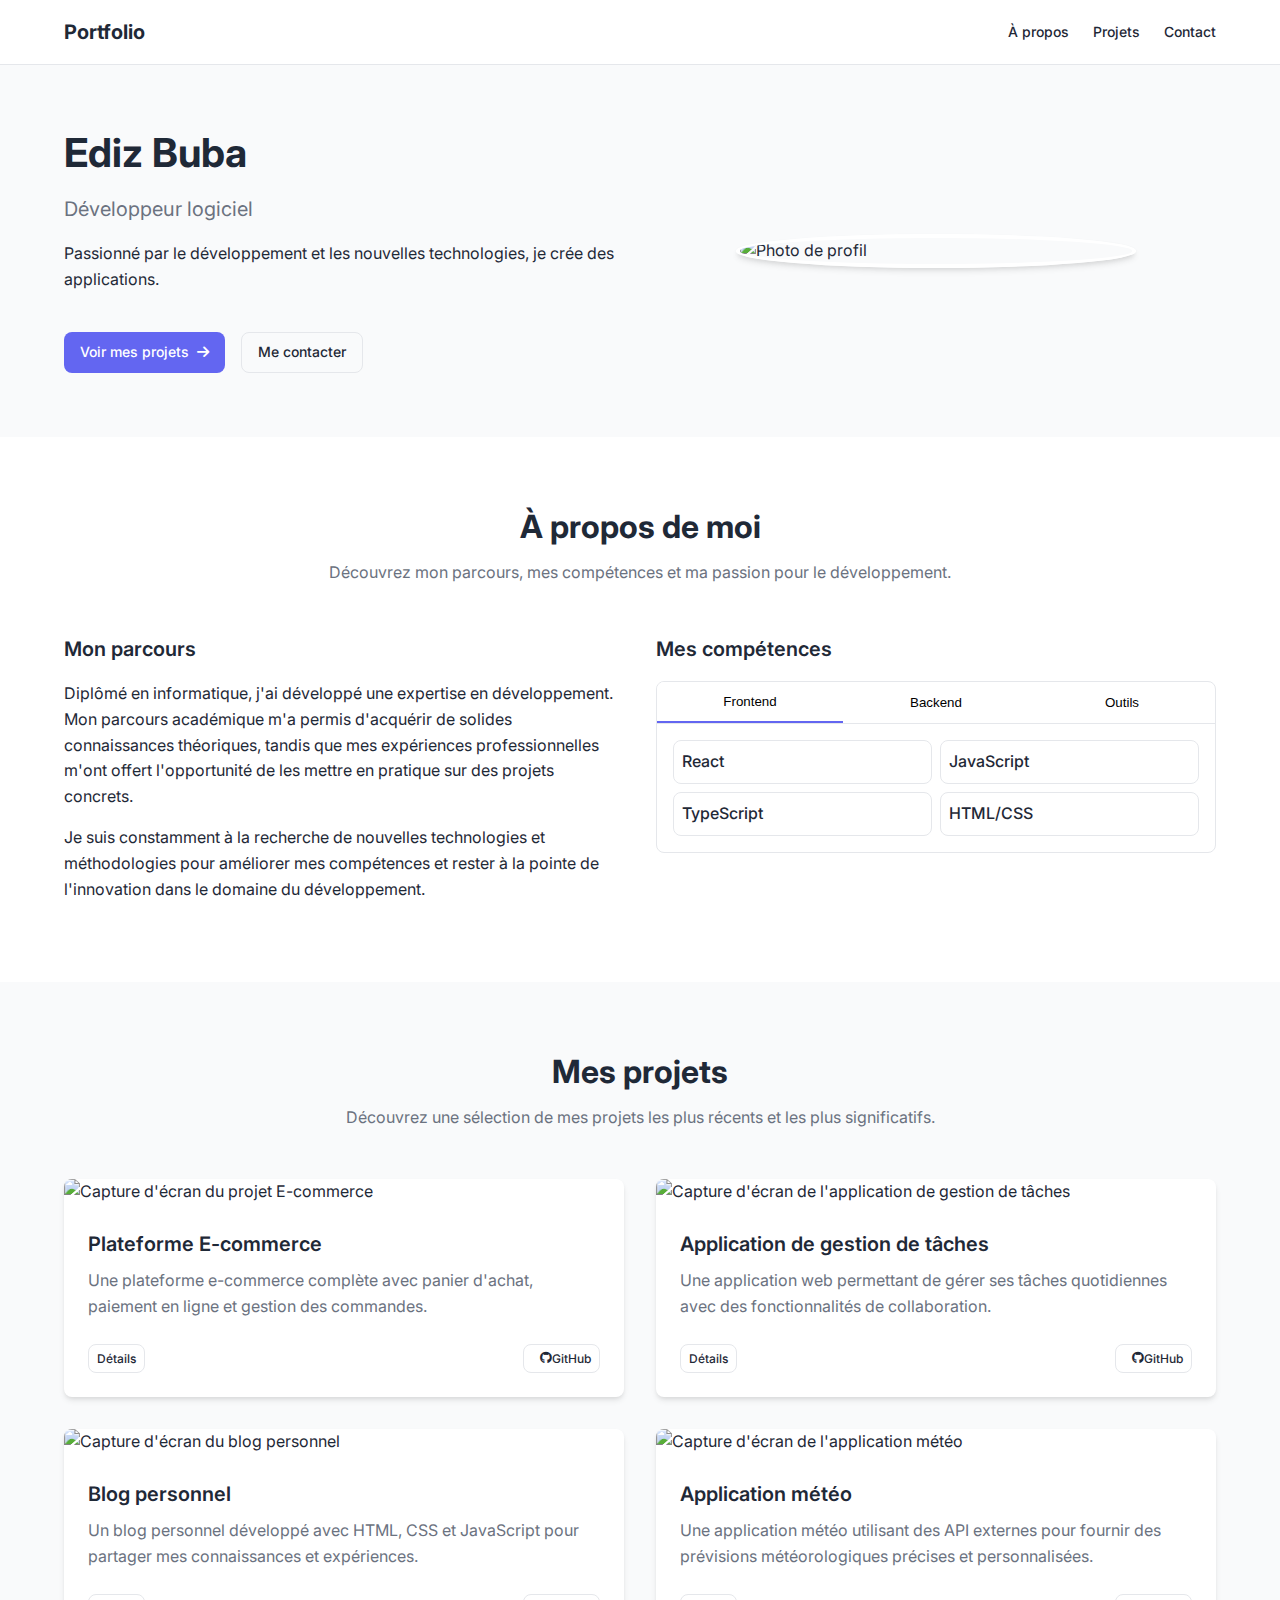
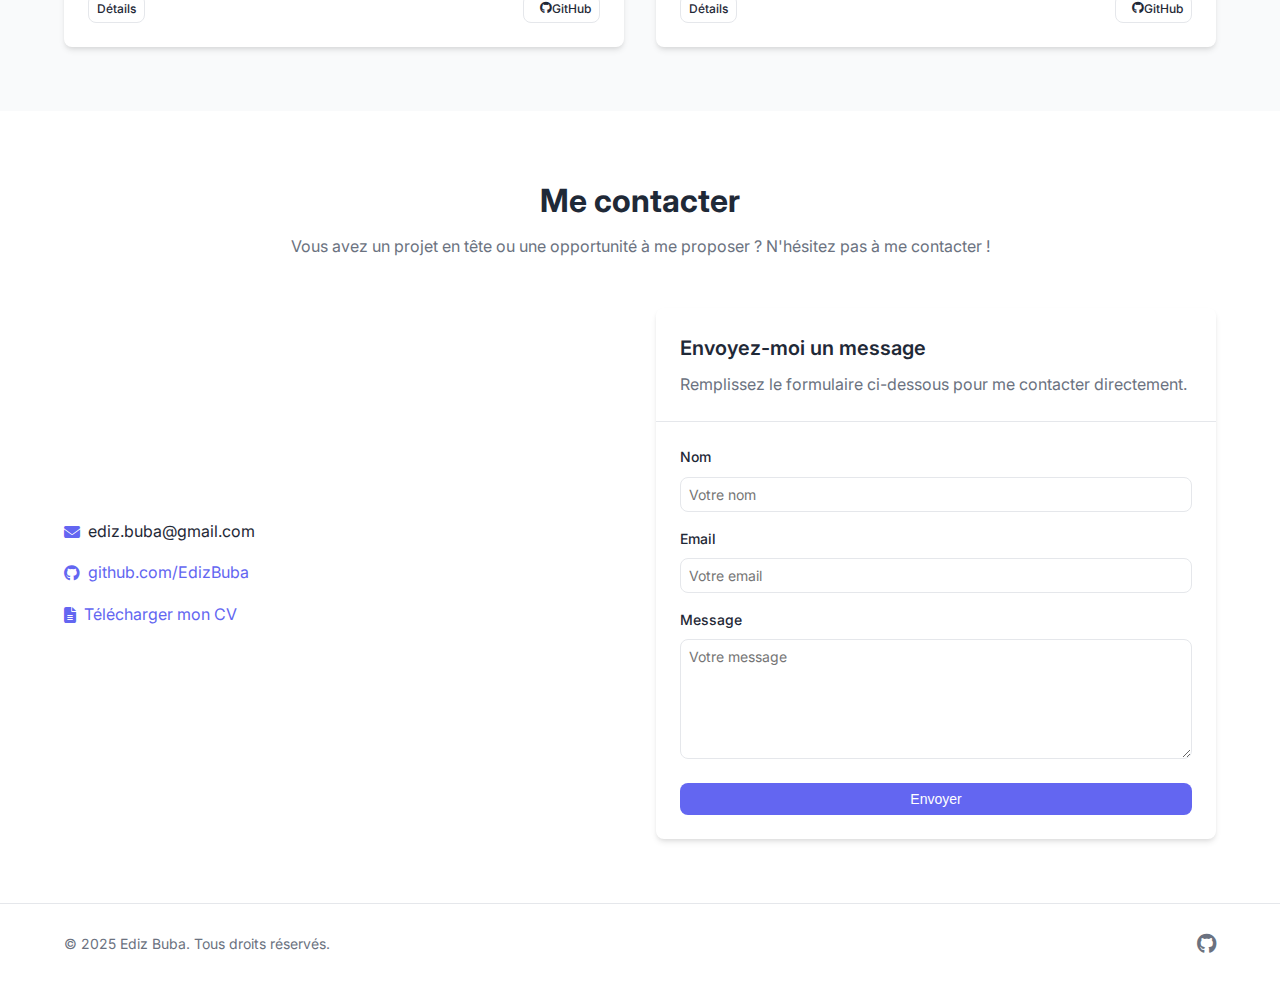
==== index.html @ 60f5bbb1 "form fonctionnel" ====
<!DOCTYPE html>
<html lang="fr">
<head>
  <meta charset="UTF-8">
  <meta name="viewport" content="width=device-width, initial-scale=1.0">
  <title>Portfolio - Ediz Buba</title>
  <link rel="stylesheet" href="css/style.css">
  <link rel="stylesheet" href="https://cdnjs.cloudflare.com/ajax/libs/font-awesome/6.4.0/css/all.min.css">
  <link href="https://fonts.googleapis.com/css2?family=Inter:wght@400;500;600;700&display=swap" rel="stylesheet">
</head>
<body>
  <header class="header">
    <div class="container">
      <a href="#" class="logo">Portfolio</a>
      <nav class="nav">
        <ul class="nav-list">
          <li><a href="#about" class="nav-link">À propos</a></li>
          <li><a href="#projects" class="nav-link">Projets</a></li>
          <li><a href="#contact" class="nav-link">Contact</a></li>
        </ul>
      </nav>
    </div>
  </header>

  <main>
    <section id="hero" class="hero">
      <div class="container">
        <div class="hero-content">
          <div class="hero-text">
            <h1 class="hero-title">Ediz Buba</h1>
            <p class="hero-subtitle">Développeur logiciel</p>
            <p class="hero-description">
              Passionné par le développement et les nouvelles technologies, je crée des applications.
            </p>
            <div class="hero-buttons">
              <a href="#projects" class="btn btn-primary">Voir mes projets <i class="fas fa-arrow-right"></i></a>
              <a href="#contact" class="btn btn-outline">Me contacter</a>
            </div>
          </div>
          <div class="hero-image">
            <img src="https://via.placeholder.com/400" alt="Photo de profil" class="profile-image">
          </div>
        </div>
      </div>
    </section>

    <section id="about" class="about section">
      <div class="container">
        <div class="section-header">
          <h2 class="section-title">À propos de moi</h2>
          <p class="section-subtitle">
            Découvrez mon parcours, mes compétences et ma passion pour le développement.
          </p>
        </div>
        <div class="about-content">
          <div class="about-text">
            <h3 class="about-subtitle">Mon parcours</h3>
            <p>
              Diplômé en informatique, j'ai développé une expertise en développement. Mon parcours académique m'a permis d'acquérir de solides connaissances théoriques, tandis que mes expériences professionnelles m'ont offert l'opportunité de les mettre en pratique sur des projets concrets.
            </p>
            <p>
              Je suis constamment à la recherche de nouvelles technologies et méthodologies pour améliorer mes compétences et rester à la pointe de l'innovation dans le domaine du développement.
            </p>
          </div>
          <div class="skills">
            <h3 class="about-subtitle">Mes compétences</h3>
            <div class="tabs">
              <div class="tabs-header">
                <button class="tab-btn active" data-tab="frontend">Frontend</button>
                <button class="tab-btn" data-tab="backend">Backend</button>
                <button class="tab-btn" data-tab="tools">Outils</button>
              </div>
              <div class="tabs-content">
                <div class="tab-pane active" id="frontend">
                  <div class="skills-grid">
                    <div class="skill-item">React</div>
                    <div class="skill-item">JavaScript</div>
                    <div class="skill-item">TypeScript</div>
                    <div class="skill-item">HTML/CSS</div>
                  </div>
                </div>
                <div class="tab-pane" id="backend">
                  <div class="skills-grid">
                    <div class="skill-item">Node.js</div>
                    <div class="skill-item">Express</div>
                    <div class="skill-item">MongoDB</div>
                    <div class="skill-item">PostgreSQL</div>
                  </div>
                </div>
                <div class="tab-pane" id="tools">
                  <div class="skills-grid">
                    <div class="skill-item">Git</div>
                    <div class="skill-item">Docker</div>
                    <div class="skill-item">Figma</div>
                    <div class="skill-item">VS Code</div>
                  </div>
                </div>
              </div>
            </div>
          </div>
        </div>
      </div>
    </section>

    <section id="projects" class="projects section section-alt">
      <div class="container">
        <div class="section-header">
          <h2 class="section-title">Mes projets</h2>
          <p class="section-subtitle">
            Découvrez une sélection de mes projets les plus récents et les plus significatifs.
          </p>
        </div>
        <div class="projects-grid">
          <div class="project-card">
            <div class="project-image">
              <img src="https://via.placeholder.com/600x400" alt="Capture d'écran du projet E-commerce">
            </div>
            <div class="project-content">
              <h3 class="project-title">Plateforme E-commerce</h3>
              <p class="project-description">
                Une plateforme e-commerce complète avec panier d'achat, paiement en ligne et gestion des commandes.
              </p>
              <div class="project-footer">
                <a href="projects/ecommerce.html" class="btn btn-sm btn-outline">Détails</a>
                <a href="https://github.com/username/ecommerce" target="_blank" rel="noopener noreferrer" class="btn btn-sm btn-outline">
                  <i class="fab fa-github"></i> GitHub
                </a>
              </div>
            </div>
          </div>

          <div class="project-card">
            <div class="project-image">
              <img src="https://via.placeholder.com/600x400" alt="Capture d'écran de l'application de gestion de tâches">
            </div>
            <div class="project-content">
              <h3 class="project-title">Application de gestion de tâches</h3>
              <p class="project-description">
                Une application web permettant de gérer ses tâches quotidiennes avec des fonctionnalités de collaboration.
              </p>
              <div class="project-footer">
                <a href="projects/task-manager.html" class="btn btn-sm btn-outline">Détails</a>
                <a href="https://github.com/username/task-manager" target="_blank" rel="noopener noreferrer" class="btn btn-sm btn-outline">
                  <i class="fab fa-github"></i> GitHub
                </a>
              </div>
            </div>
          </div>

          <div class="project-card">
            <div class="project-image">
              <img src="https://via.placeholder.com/600x400" alt="Capture d'écran du blog personnel">
            </div>
            <div class="project-content">
              <h3 class="project-title">Blog personnel</h3>
              <p class="project-description">
                Un blog personnel développé avec HTML, CSS et JavaScript pour partager mes connaissances et expériences.
              </p>
              <div class="project-footer">
                <a href="projects/blog.html" class="btn btn-sm btn-outline">Détails</a>
                <a href="https://github.com/username/blog" target="_blank" rel="noopener noreferrer" class="btn btn-sm btn-outline">
                  <i class="fab fa-github"></i> GitHub
                </a>
              </div>
            </div>
          </div>

          <div class="project-card">
            <div class="project-image">
              <img src="https://via.placeholder.com/600x400" alt="Capture d'écran de l'application météo">
            </div>
            <div class="project-content">
              <h3 class="project-title">Application météo</h3>
              <p class="project-description">
                Une application météo utilisant des API externes pour fournir des prévisions météorologiques précises et personnalisées.
              </p>
              <div class="project-footer">
                <a href="projects/weather-app.html" class="btn btn-sm btn-outline">Détails</a>
                <a href="https://github.com/username/weather-app" target="_blank" rel="noopener noreferrer" class="btn btn-sm btn-outline">
                  <i class="fab fa-github"></i> GitHub
                </a>
              </div>
            </div>
          </div>
        </div>
      </div>
    </section>

    <section id="contact" class="contact section">
      <div class="container">
        <div class="section-header">
          <h2 class="section-title">Me contacter</h2>
          <p class="section-subtitle">
            Vous avez un projet en tête ou une opportunité à me proposer ? N'hésitez pas à me contacter !
          </p>
        </div>
        <div class="contact-content">
          <div class="contact-info">
            <div class="contact-item">
              <i class="fas fa-envelope"></i>
              <span>ediz.buba@gmail.com</span>
            </div>
            <div class="contact-item">
              <i class="fab fa-github"></i>
              <a href="https://github.com/EdizBuba" target="_blank" rel="noopener noreferrer">github.com/EdizBuba</a>
            </div>
            <div class="contact-item">
              <i class="fas fa-file-alt"></i>
              <a href="#">Télécharger mon CV</a>
            </div>
          </div>
          <div class="contact-form-container">
            <div class="card">
              <div class="card-header">
                <h3 class="card-title">Envoyez-moi un message</h3>
                <p class="card-subtitle">
                  Remplissez le formulaire ci-dessous pour me contacter directement.
                </p>
              </div>
              <div class="card-body">
                <form class="contact-form" id="contact-form">
                  <div class="form-group">
                    <label for="name">Nom</label>
                    <input type="text" id="name" name="name" placeholder="Votre nom" required>
                  </div>
                  <div class="form-group">
                    <label for="email">Email</label>
                    <input type="email" id="email" name="email" placeholder="Votre email" required>
                  </div>
                  <div class="form-group">
                    <label for="message">Message</label>
                    <textarea id="message" name="message" placeholder="Votre message" required></textarea>
                  </div>
                  <button type="submit" class="btn btn-primary btn-block">Envoyer</button>
                </form>
                <div id="form-success" class="form-success hidden">
                  <i class="fas fa-check-circle"></i> Message envoyé avec succès !
                </div>                
              </div>
            </div>
          </div>
        </div>
      </div>
    </section>
  </main>

  <footer class="footer">
    <div class="container">
      <p class="copyright">© 2025 Ediz Buba. Tous droits réservés.</p>
      <div class="social-links">
        <a href="https://github.com/EdizBuba" target="_blank" rel="noopener noreferrer" class="social-link">
          <i class="fab fa-github"></i>
        </a>
      </div>
    </div>
  </footer>

  <script src="js/main.js"></script>
</body>
</html>
---- css/style.css ----
/* Base */
:root {
  --color-primary: #6366f1;
  --color-primary-hover: #4f46e5;
  --color-text: #1f2937;
  --color-text-muted: #6b7280;
  --color-background: #ffffff;
  --color-background-alt: #f9fafb;
  --color-border: #e5e7eb;
  --border-radius: 0.5rem;
  --transition: all 0.3s ease;
  --shadow: 0 4px 6px -1px rgba(0, 0, 0, 0.1), 0 2px 4px -1px rgba(0, 0, 0, 0.06);
}

* {
  margin: 0;
  padding: 0;
  box-sizing: border-box;
}

body {
  font-family: "Inter", sans-serif;
  color: var(--color-text);
  line-height: 1.6;
  background-color: var(--color-background);
}

img {
  max-width: 100%;
  height: auto;
}

a {
  color: var(--color-primary);
  text-decoration: none;
  transition: var(--transition);
}

a:hover {
  color: var(--color-primary-hover);
}

ul {
  list-style: none;
}

/* Container */
.container {
  width: 100%;
  max-width: 1200px;
  margin: 0 auto;
  padding: 0 1.5rem;
}

/* Header */
.header {
  position: sticky;
  top: 0;
  z-index: 100;
  background-color: var(--color-background);
  border-bottom: 1px solid var(--color-border);
  padding: 1rem 0;
}

.header .container {
  display: flex;
  align-items: center;
  justify-content: space-between;
}

.logo {
  font-weight: 700;
  font-size: 1.25rem;
  color: var(--color-text);
}

.nav-list {
  display: flex;
  gap: 1.5rem;
}

.nav-link {
  color: var(--color-text);
  font-size: 0.875rem;
  font-weight: 500;
}

.nav-link:hover {
  text-decoration: underline;
  text-underline-offset: 4px;
}

/* Buttons */
.btn {
  display: inline-flex;
  align-items: center;
  justify-content: center;
  padding: 0.5rem 1rem;
  font-size: 0.875rem;
  font-weight: 500;
  border-radius: var(--border-radius);
  transition: var(--transition);
  cursor: pointer;
  border: none;
}

.btn-primary {
  background-color: var(--color-primary);
  color: white;
}

.btn-primary:hover {
  background-color: var(--color-primary-hover);
  color: white;
}

.btn-outline {
  background-color: transparent;
  color: var(--color-text);
  border: 1px solid var(--color-border);
}

.btn-outline:hover {
  background-color: var(--color-background-alt);
}

.btn-sm {
  padding: 0.25rem 0.5rem;
  font-size: 0.75rem;
}

.btn-block {
  width: 100%;
}

.btn i {
  margin-left: 0.5rem;
}

/* Hero Section */
.hero {
  padding: 4rem 0;
  background-color: var(--color-background-alt);
}

.hero-content {
  display: grid;
  grid-template-columns: 1fr;
  gap: 2rem;
}

.hero-text {
  display: flex;
  flex-direction: column;
  gap: 1rem;
}

.hero-title {
  font-size: 2.5rem;
  font-weight: 700;
  line-height: 1.2;
}

.hero-subtitle {
  font-size: 1.25rem;
  color: var(--color-text-muted);
}

.hero-description {
  margin-bottom: 1.5rem;
  max-width: 600px;
}

.hero-buttons {
  display: flex;
  gap: 1rem;
  flex-wrap: wrap;
}

.hero-image {
  display: flex;
  justify-content: center;
  align-items: center;
}

.profile-image {
  width: 100%;
  max-width: 400px;
  height: auto;
  border-radius: 50%;
  border: 4px solid var(--color-background);
  box-shadow: var(--shadow);
}

/* Sections */
.section {
  padding: 4rem 0;
}

.section-alt {
  background-color: var(--color-background-alt);
}

.section-header {
  text-align: center;
  margin-bottom: 3rem;
}

.section-title {
  font-size: 2rem;
  font-weight: 700;
  margin-bottom: 0.5rem;
}

.section-subtitle {
  color: var(--color-text-muted);
  max-width: 700px;
  margin: 0 auto;
}

/* About Section */
.about-content {
  display: grid;
  grid-template-columns: 1fr;
  gap: 2rem;
}

.about-subtitle {
  font-size: 1.25rem;
  font-weight: 600;
  margin-bottom: 1rem;
}

.about-text p {
  margin-bottom: 1rem;
}

/* Tabs */
.tabs {
  border: 1px solid var(--color-border);
  border-radius: var(--border-radius);
  overflow: hidden;
}

.tabs-header {
  display: grid;
  grid-template-columns: repeat(3, 1fr);
  border-bottom: 1px solid var(--color-border);
}

.tab-btn {
  padding: 0.75rem;
  background: none;
  border: none;
  cursor: pointer;
  font-weight: 500;
  transition: var(--transition);
}

.tab-btn.active {
  background-color: var(--color-background);
  border-bottom: 2px solid var(--color-primary);
}

.tab-pane {
  display: none;
  padding: 1rem;
}

.tab-pane.active {
  display: block;
}

.skills-grid {
  display: grid;
  grid-template-columns: repeat(2, 1fr);
  gap: 0.5rem;
}

.skill-item {
  padding: 0.5rem;
  border: 1px solid var(--color-border);
  border-radius: var(--border-radius);
  font-weight: 500;
}

/* Projects Section */
.projects-grid {
  display: grid;
  grid-template-columns: 1fr;
  gap: 2rem;
}

.project-card {
  background-color: var(--color-background);
  border-radius: var(--border-radius);
  overflow: hidden;
  box-shadow: var(--shadow);
  transition: var(--transition);
}

.project-card:hover {
  transform: translateY(-5px);
  box-shadow: 0 10px 15px -3px rgba(0, 0, 0, 0.1), 0 4px 6px -2px rgba(0, 0, 0, 0.05);
}

.project-image img {
  width: 100%;
  height: 200px;
  object-fit: cover;
}

.project-content {
  padding: 1.5rem;
}

.project-title {
  font-size: 1.25rem;
  font-weight: 600;
  margin-bottom: 0.5rem;
}

.project-description {
  color: var(--color-text-muted);
  margin-bottom: 1.5rem;
  display: -webkit-box;
  -webkit-line-clamp: 3;
  -webkit-box-orient: vertical;
  overflow: hidden;
}

.project-footer {
  display: flex;
  justify-content: space-between;
}

/* Contact Section */
.contact-content {
  display: grid;
  grid-template-columns: 1fr;
  gap: 2rem;
}

.contact-info {
  display: flex;
  flex-direction: column;
  gap: 1rem;
  justify-content: center;
}

.contact-item {
  display: flex;
  align-items: center;
  gap: 0.5rem;
}

.contact-item i {
  color: var(--color-primary);
}

/* Card */
.card {
  background-color: var(--color-background);
  border-radius: var(--border-radius);
  box-shadow: var(--shadow);
  overflow: hidden;
}

.card-header {
  padding: 1.5rem;
  border-bottom: 1px solid var(--color-border);
}

.card-title {
  font-size: 1.25rem;
  font-weight: 600;
  margin-bottom: 0.5rem;
}

.card-subtitle {
  color: var(--color-text-muted);
}

.card-body {
  padding: 1.5rem;
}

/* Form */
.form-group {
  margin-bottom: 1rem;
}

.form-group label {
  display: block;
  margin-bottom: 0.5rem;
  font-size: 0.875rem;
  font-weight: 500;
}

.form-group input,
.form-group textarea {
  width: 100%;
  padding: 0.5rem;
  border: 1px solid var(--color-border);
  border-radius: var(--border-radius);
  font-family: inherit;
  font-size: 0.875rem;
}

.form-group textarea {
  min-height: 120px;
  resize: vertical;
}

.form-success {
  position: fixed;
  top: 20px;
  left: 50%;
  transform: translateX(-50%);
  background-color: #38a169;
  color: white;
  padding: 12px 24px;
  border-radius: 8px;
  box-shadow: 0 4px 10px rgba(0, 0, 0, 0.1);
  font-weight: 500;
  display: flex;
  align-items: center;
  gap: 10px;
  z-index: 9999;
  opacity: 0;
  pointer-events: none;
  transition: opacity 0.3s ease, transform 0.3s ease;
}

.form-success.show {
  opacity: 1;
  pointer-events: auto;
  transform: translateX(-50%) translateY(0);
}

.hidden {
  display: none;
}

/* Footer */
.footer {
  background-color: var(--color-background);
  border-top: 1px solid var(--color-border);
  padding: 1.5rem 0;
}

.footer .container {
  display: flex;
  justify-content: space-between;
  align-items: center;
}

.copyright {
  font-size: 0.875rem;
  color: var(--color-text-muted);
}

.social-links {
  display: flex;
  gap: 1rem;
}

.social-link {
  font-size: 1.25rem;
  color: var(--color-text-muted);
}

.social-link:hover {
  color: var(--color-primary);
}

/* Responsive */
@media (min-width: 768px) {
  .hero-content {
    grid-template-columns: 1fr 1fr;
    align-items: center;
  }

  .about-content {
    grid-template-columns: 1fr 1fr;
  }

  .projects-grid {
    grid-template-columns: repeat(2, 1fr);
  }

  .contact-content {
    grid-template-columns: 1fr 1fr;
  }
}

@media (min-width: 1024px) {
  .projects-grid {
    grid-template-columns: repeat(2, 1fr);
  }
}
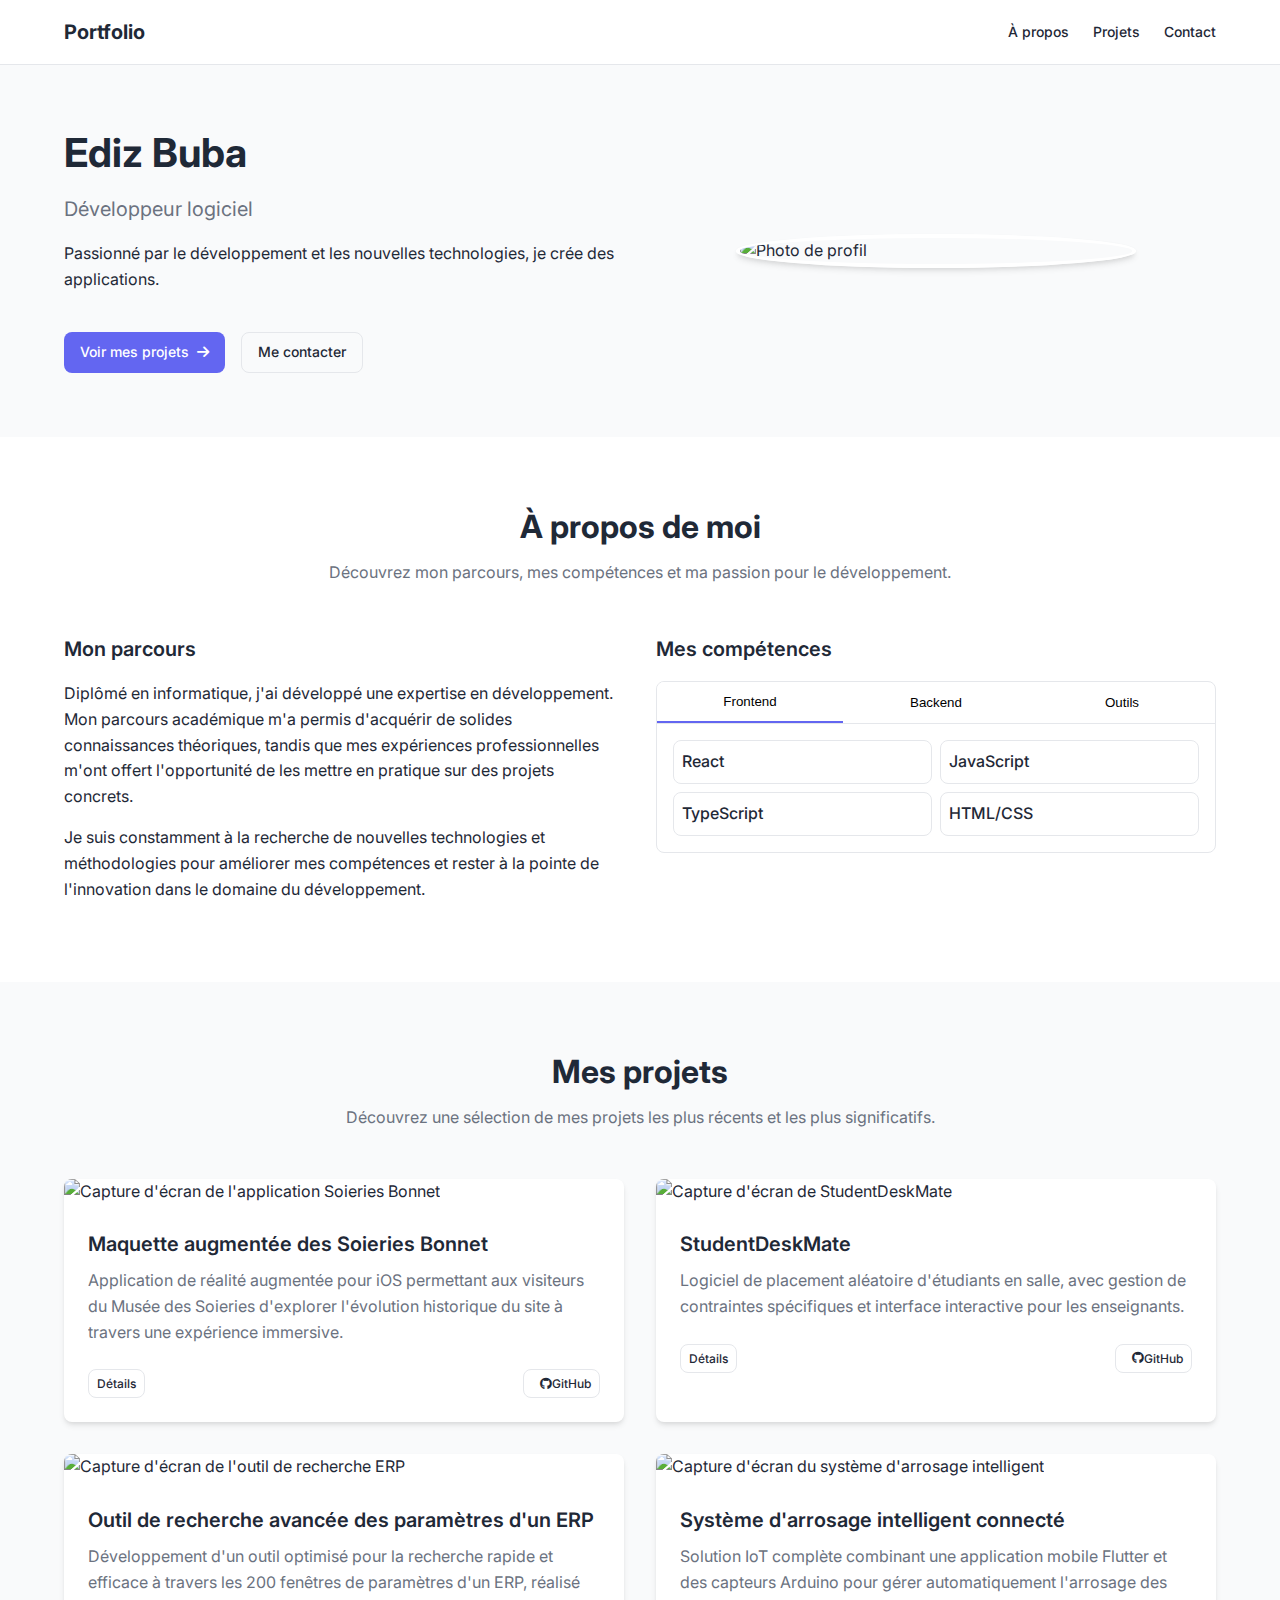
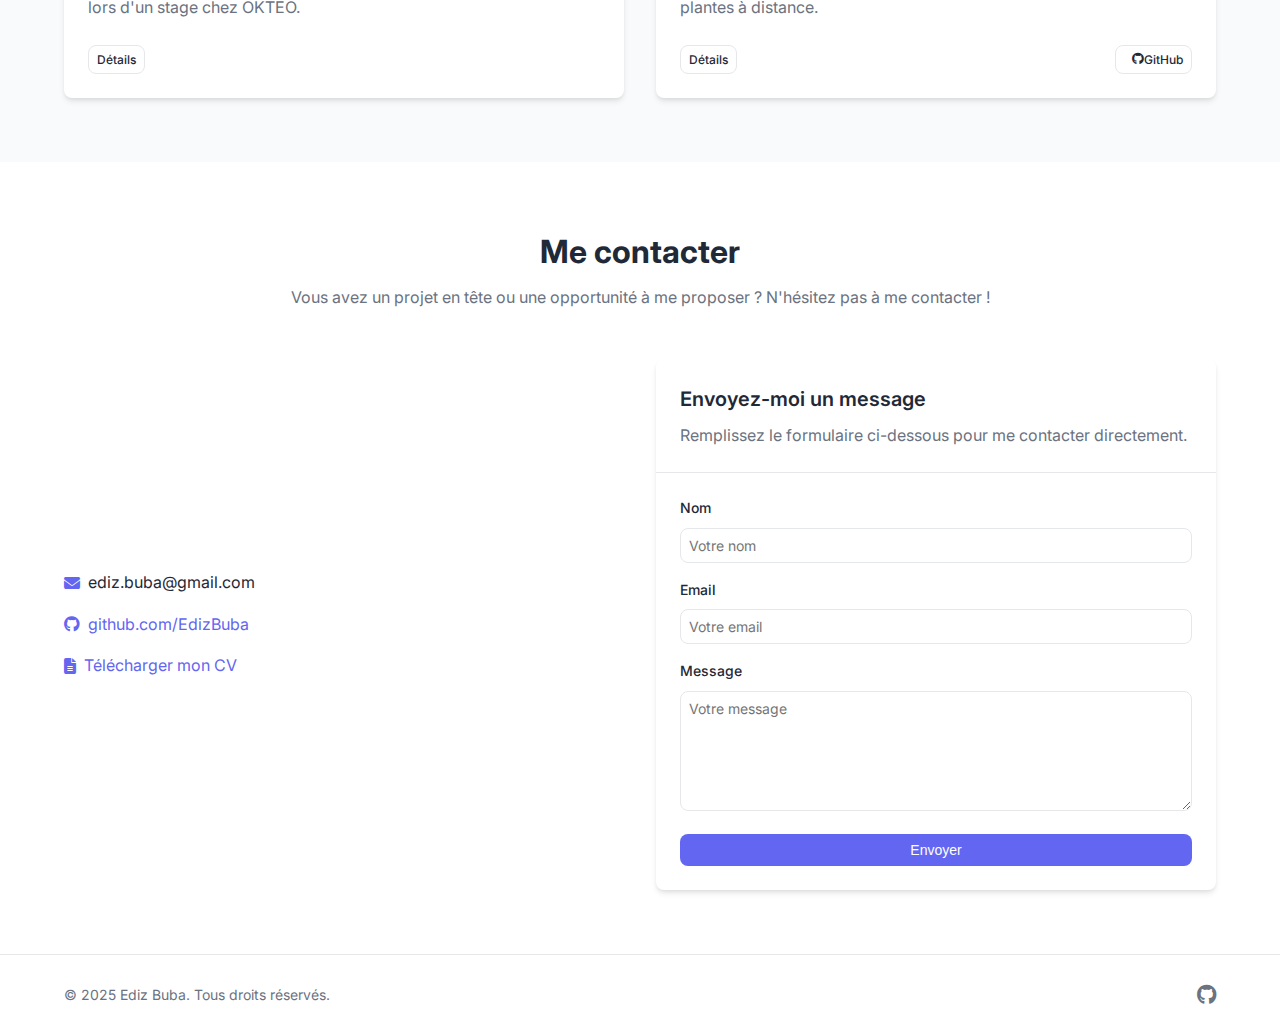
==== commit ddb179bc: "projects added" ====
--- a/index.html
+++ b/index.html
@@ -113,16 +113,16 @@
         <div class="projects-grid">
           <div class="project-card">
             <div class="project-image">
-              <img src="https://via.placeholder.com/600x400" alt="Capture d'écran du projet E-commerce">
-            </div>
-            <div class="project-content">
-              <h3 class="project-title">Plateforme E-commerce</h3>
-              <p class="project-description">
-                Une plateforme e-commerce complète avec panier d'achat, paiement en ligne et gestion des commandes.
-              </p>
-              <div class="project-footer">
-                <a href="projects/ecommerce.html" class="btn btn-sm btn-outline">Détails</a>
-                <a href="https://github.com/username/ecommerce" target="_blank" rel="noopener noreferrer" class="btn btn-sm btn-outline">
+              <img src="https://via.placeholder.com/600x400" alt="Capture d'écran de l'application Soieries Bonnet">
+            </div>
+            <div class="project-content">
+              <h3 class="project-title">Maquette augmentée des Soieries Bonnet</h3>
+              <p class="project-description">
+                Application de réalité augmentée pour iOS permettant aux visiteurs du Musée des Soieries d'explorer l'évolution historique du site à travers une expérience immersive.
+              </p>
+              <div class="project-footer">
+                <a href="projects/soieries-bonnet.html" class="btn btn-sm btn-outline">Détails</a>
+                <a href="https://github.com/EdizBuba/soieries-bonnet-ar" target="_blank" rel="noopener noreferrer" class="btn btn-sm btn-outline">
                   <i class="fab fa-github"></i> GitHub
                 </a>
               </div>
@@ -131,16 +131,16 @@
 
           <div class="project-card">
             <div class="project-image">
-              <img src="https://via.placeholder.com/600x400" alt="Capture d'écran de l'application de gestion de tâches">
-            </div>
-            <div class="project-content">
-              <h3 class="project-title">Application de gestion de tâches</h3>
-              <p class="project-description">
-                Une application web permettant de gérer ses tâches quotidiennes avec des fonctionnalités de collaboration.
-              </p>
-              <div class="project-footer">
-                <a href="projects/task-manager.html" class="btn btn-sm btn-outline">Détails</a>
-                <a href="https://github.com/username/task-manager" target="_blank" rel="noopener noreferrer" class="btn btn-sm btn-outline">
+              <img src="https://via.placeholder.com/600x400" alt="Capture d'écran de StudentDeskMate">
+            </div>
+            <div class="project-content">
+              <h3 class="project-title">StudentDeskMate</h3>
+              <p class="project-description">
+                Logiciel de placement aléatoire d'étudiants en salle, avec gestion de contraintes spécifiques et interface interactive pour les enseignants.
+              </p>
+              <div class="project-footer">
+                <a href="projects/student-desk-mate.html" class="btn btn-sm btn-outline">Détails</a>
+                <a href="https://github.com/EdizBuba/student-desk-mate" target="_blank" rel="noopener noreferrer" class="btn btn-sm btn-outline">
                   <i class="fab fa-github"></i> GitHub
                 </a>
               </div>
@@ -149,34 +149,31 @@
 
           <div class="project-card">
             <div class="project-image">
-              <img src="https://via.placeholder.com/600x400" alt="Capture d'écran du blog personnel">
-            </div>
-            <div class="project-content">
-              <h3 class="project-title">Blog personnel</h3>
-              <p class="project-description">
-                Un blog personnel développé avec HTML, CSS et JavaScript pour partager mes connaissances et expériences.
-              </p>
-              <div class="project-footer">
-                <a href="projects/blog.html" class="btn btn-sm btn-outline">Détails</a>
-                <a href="https://github.com/username/blog" target="_blank" rel="noopener noreferrer" class="btn btn-sm btn-outline">
-                  <i class="fab fa-github"></i> GitHub
-                </a>
-              </div>
-            </div>
-          </div>
-
-          <div class="project-card">
-            <div class="project-image">
-              <img src="https://via.placeholder.com/600x400" alt="Capture d'écran de l'application météo">
-            </div>
-            <div class="project-content">
-              <h3 class="project-title">Application météo</h3>
-              <p class="project-description">
-                Une application météo utilisant des API externes pour fournir des prévisions météorologiques précises et personnalisées.
-              </p>
-              <div class="project-footer">
-                <a href="projects/weather-app.html" class="btn btn-sm btn-outline">Détails</a>
-                <a href="https://github.com/username/weather-app" target="_blank" rel="noopener noreferrer" class="btn btn-sm btn-outline">
+              <img src="https://via.placeholder.com/600x400" alt="Capture d'écran de l'outil de recherche ERP">
+            </div>
+            <div class="project-content">
+              <h3 class="project-title">Outil de recherche avancée des paramètres d'un ERP</h3>
+              <p class="project-description">
+                Développement d'un outil optimisé pour la recherche rapide et efficace à travers les 200 fenêtres de paramètres d'un ERP, réalisé lors d'un stage chez OKTEO.
+              </p>
+              <div class="project-footer">
+                <a href="projects/erp-search-tool.html" class="btn btn-sm btn-outline">Détails</a>
+              </div>
+            </div>
+          </div>
+
+          <div class="project-card">
+            <div class="project-image">
+              <img src="https://via.placeholder.com/600x400" alt="Capture d'écran du système d'arrosage intelligent">
+            </div>
+            <div class="project-content">
+              <h3 class="project-title">Système d'arrosage intelligent connecté</h3>
+              <p class="project-description">
+                Solution IoT complète combinant une application mobile Flutter et des capteurs Arduino pour gérer automatiquement l'arrosage des plantes à distance.
+              </p>
+              <div class="project-footer">
+                <a href="projects/smart-watering-system.html" class="btn btn-sm btn-outline">Détails</a>
+                <a href="https://github.com/EdizBuba/smart-watering-system" target="_blank" rel="noopener noreferrer" class="btn btn-sm btn-outline">
                   <i class="fab fa-github"></i> GitHub
                 </a>
               </div>
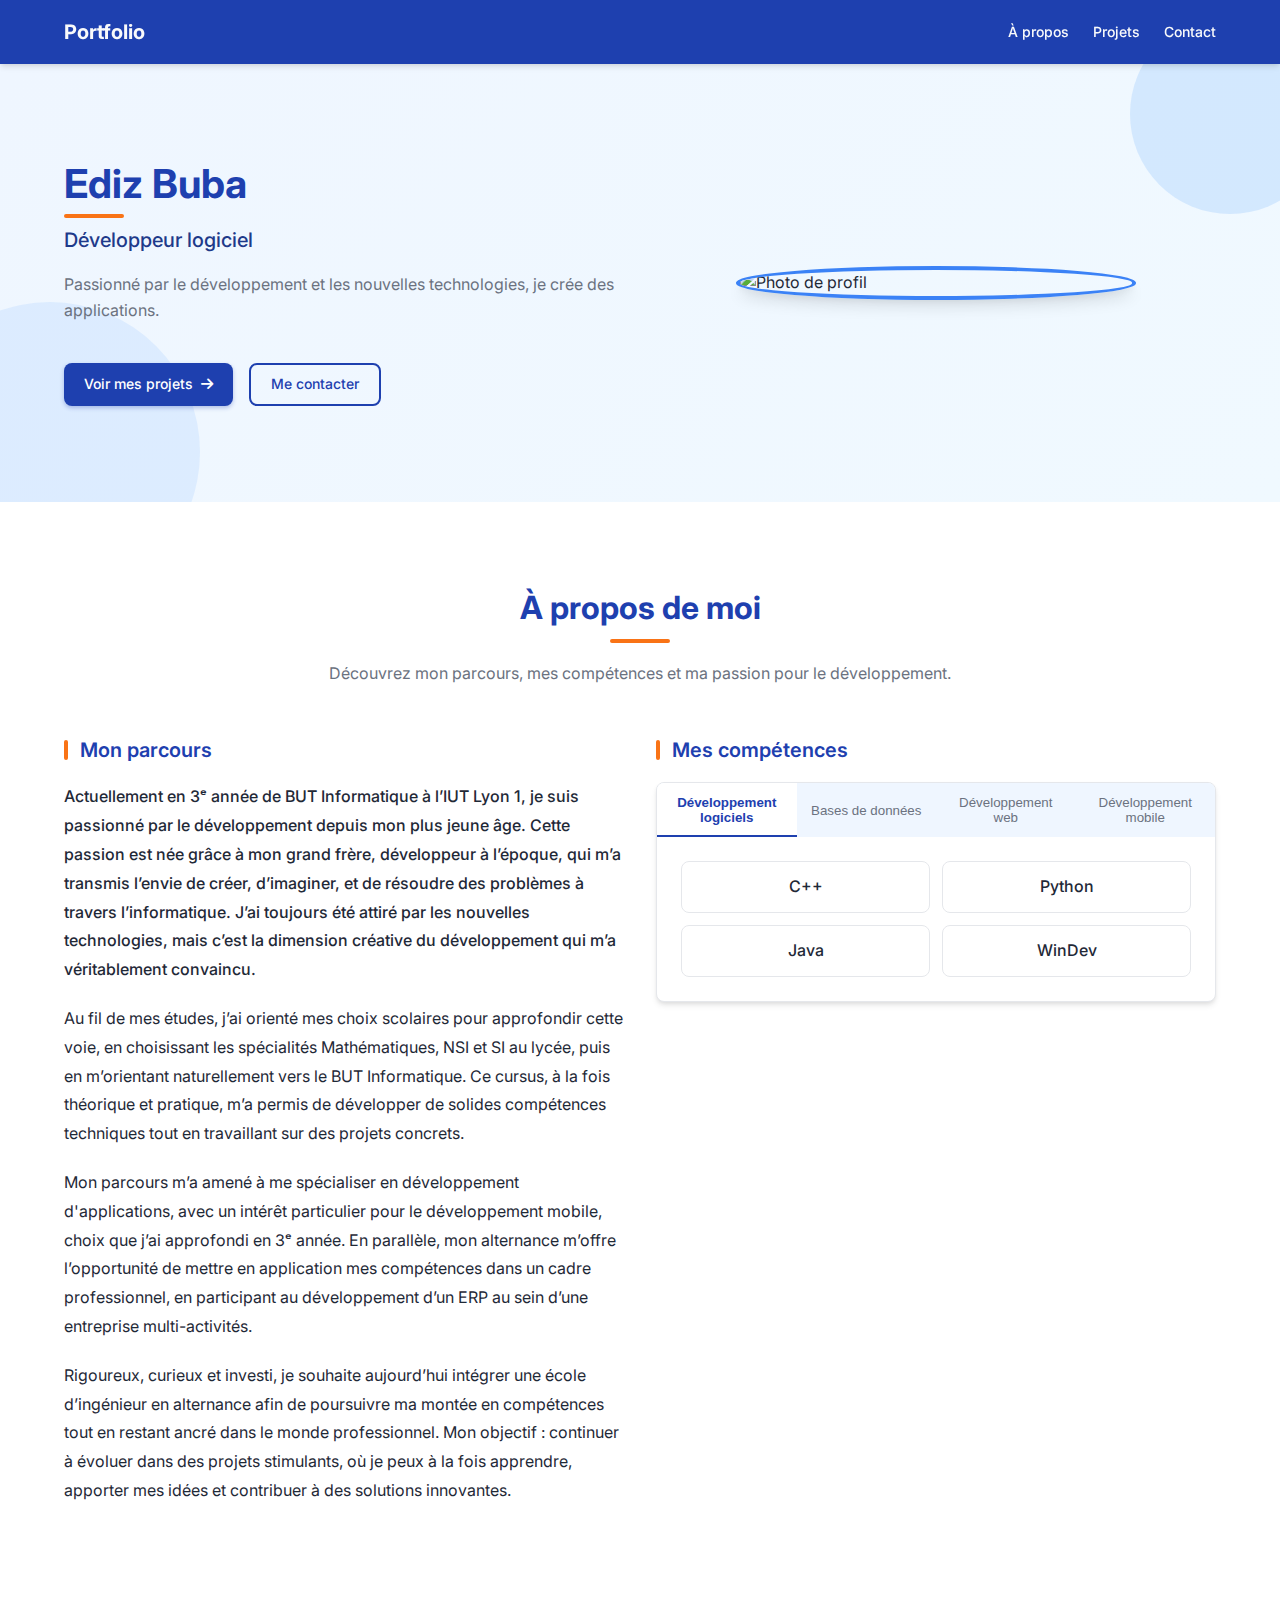
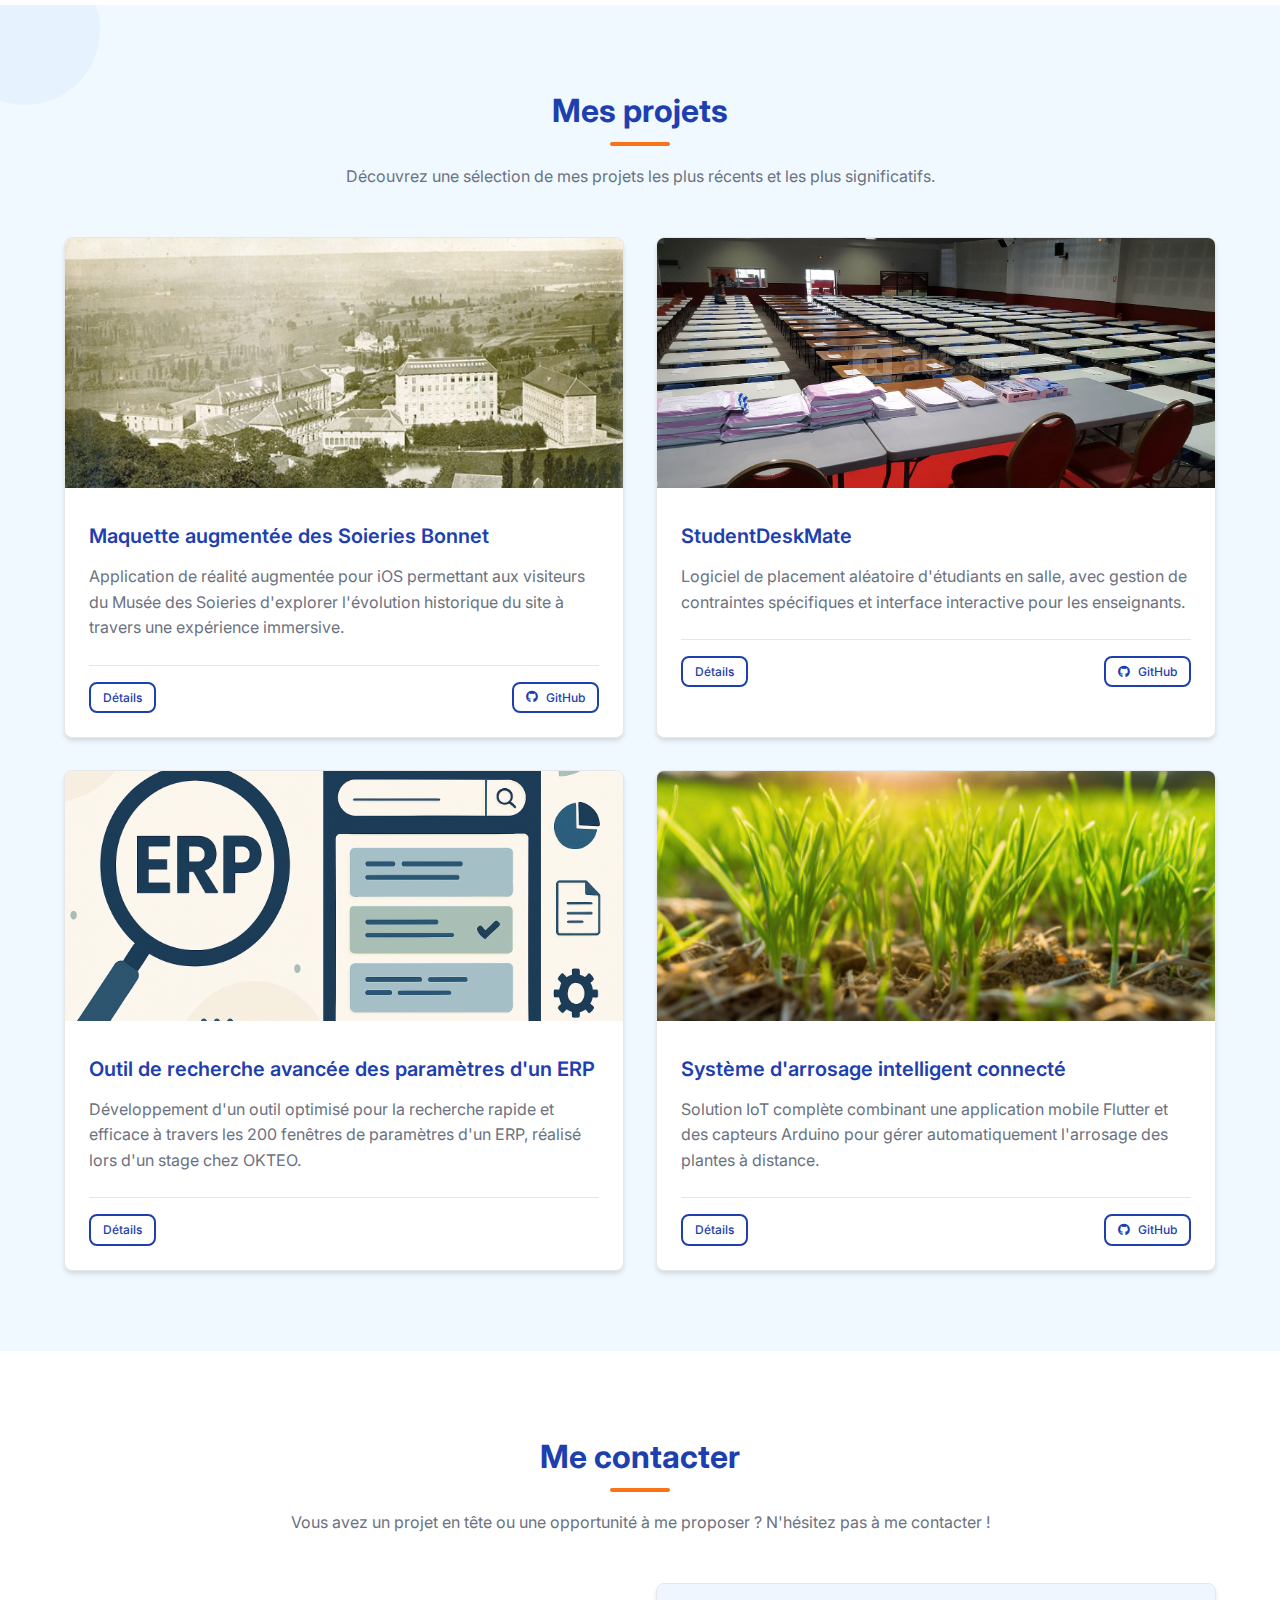
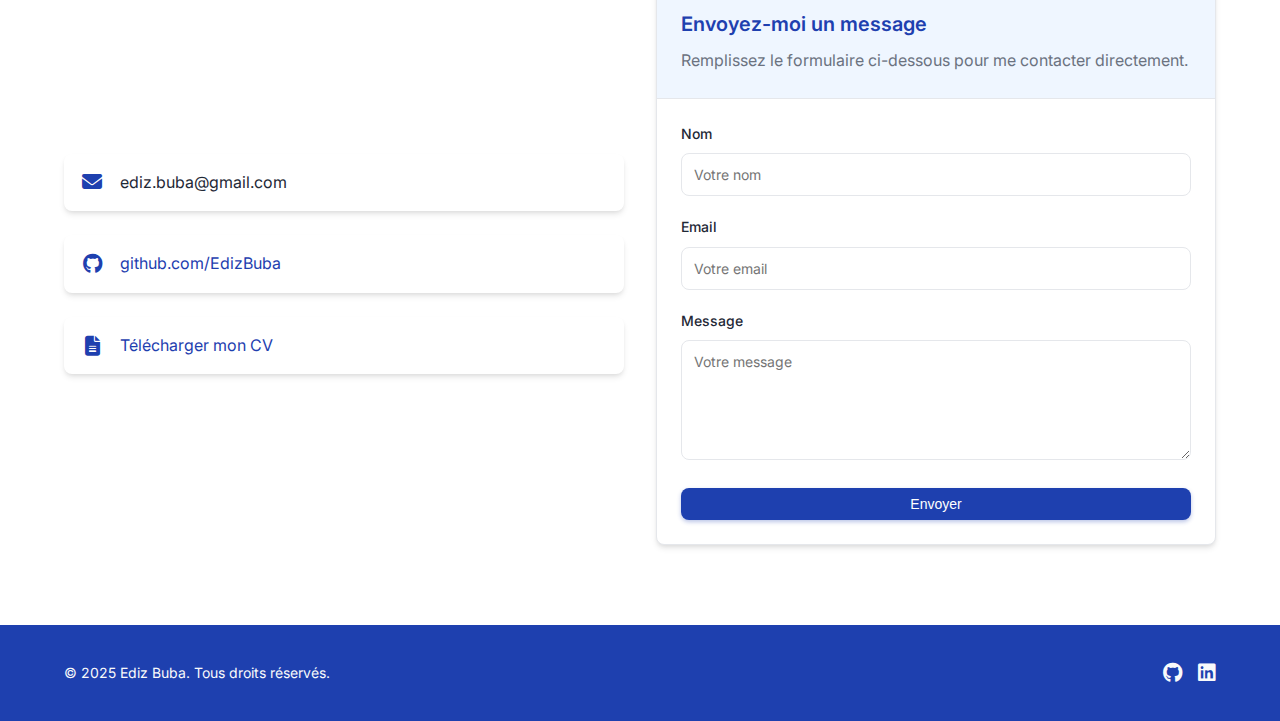
==== commit 37dd9c62: "multiple change" ====
--- a/index.html
+++ b/index.html
@@ -38,7 +38,7 @@
             </div>
           </div>
           <div class="hero-image">
-            <img src="https://via.placeholder.com/400" alt="Photo de profil" class="profile-image">
+            <img src="img/ediz.jpg" alt="Photo de profil" class="profile-image">
           </div>
         </div>
       </div>
@@ -56,43 +56,59 @@
           <div class="about-text">
             <h3 class="about-subtitle">Mon parcours</h3>
             <p>
-              Diplômé en informatique, j'ai développé une expertise en développement. Mon parcours académique m'a permis d'acquérir de solides connaissances théoriques, tandis que mes expériences professionnelles m'ont offert l'opportunité de les mettre en pratique sur des projets concrets.
-            </p>
-            <p>
-              Je suis constamment à la recherche de nouvelles technologies et méthodologies pour améliorer mes compétences et rester à la pointe de l'innovation dans le domaine du développement.
+              Actuellement en 3ᵉ année de BUT Informatique à l’IUT Lyon 1, je suis passionné par le développement depuis mon plus jeune âge. Cette passion est née grâce à mon grand frère, développeur à l’époque, qui m’a transmis l’envie de créer, d’imaginer, et de résoudre des problèmes à travers l’informatique. J’ai toujours été attiré par les nouvelles technologies, mais c’est la dimension créative du développement qui m’a véritablement convaincu.            
+            </p>
+            <p>
+              Au fil de mes études, j’ai orienté mes choix scolaires pour approfondir cette voie, en choisissant les spécialités Mathématiques, NSI et SI au lycée, puis en m’orientant naturellement vers le BUT Informatique. Ce cursus, à la fois théorique et pratique, m’a permis de développer de solides compétences techniques tout en travaillant sur des projets concrets.            
+            </p>
+            <p>
+              Mon parcours m’a amené à me spécialiser en développement d'applications, avec un intérêt particulier pour le développement mobile, choix que j’ai approfondi en 3ᵉ année. En parallèle, mon alternance m’offre l’opportunité de mettre en application mes compétences dans un cadre professionnel, en participant au développement d’un ERP au sein d’une entreprise multi-activités.
+            </p>
+            <p>
+              Rigoureux, curieux et investi, je souhaite aujourd’hui intégrer une école d’ingénieur en alternance afin de poursuivre ma montée en compétences tout en restant ancré dans le monde professionnel. Mon objectif : continuer à évoluer dans des projets stimulants, où je peux à la fois apprendre, apporter mes idées et contribuer à des solutions innovantes.
             </p>
           </div>
           <div class="skills">
             <h3 class="about-subtitle">Mes compétences</h3>
             <div class="tabs">
               <div class="tabs-header">
-                <button class="tab-btn active" data-tab="frontend">Frontend</button>
-                <button class="tab-btn" data-tab="backend">Backend</button>
-                <button class="tab-btn" data-tab="tools">Outils</button>
+                <button class="tab-btn active" data-tab="dev-logiciels">Développement logiciels</button>
+                <button class="tab-btn" data-tab="databases">Bases de données</button>
+                <button class="tab-btn" data-tab="web">Développement web</button>
+                <button class="tab-btn" data-tab="mobile">Développement mobile</button>
               </div>
               <div class="tabs-content">
-                <div class="tab-pane active" id="frontend">
-                  <div class="skills-grid">
-                    <div class="skill-item">React</div>
+                <div class="tab-pane active" id="dev-logiciels">
+                  <div class="skills-grid">
+                    <div class="skill-item">C++</div>
+                    <div class="skill-item">Python</div>
+                    <div class="skill-item">Java</div>
+                    <div class="skill-item">WinDev</div>
+                  </div>
+                </div>
+                <div class="tab-pane" id="databases">
+                  <div class="skills-grid">
+                    <div class="skill-item">MySQL</div>
+                    <div class="skill-item">SQLite</div>
+                    <div class="skill-item">MongoDB</div>
+                    <div class="skill-item">Neo4j</div>
+                    <div class="skill-item">HFSQL</div>
+                    <div class="skill-item">Cassandra</div>
+                  </div>
+                </div>
+                <div class="tab-pane" id="web">
+                  <div class="skills-grid">
+                    <div class="skill-item">HTML</div>
+                    <div class="skill-item">CSS</div>
                     <div class="skill-item">JavaScript</div>
-                    <div class="skill-item">TypeScript</div>
-                    <div class="skill-item">HTML/CSS</div>
-                  </div>
-                </div>
-                <div class="tab-pane" id="backend">
-                  <div class="skills-grid">
-                    <div class="skill-item">Node.js</div>
-                    <div class="skill-item">Express</div>
-                    <div class="skill-item">MongoDB</div>
-                    <div class="skill-item">PostgreSQL</div>
-                  </div>
-                </div>
-                <div class="tab-pane" id="tools">
-                  <div class="skills-grid">
-                    <div class="skill-item">Git</div>
-                    <div class="skill-item">Docker</div>
-                    <div class="skill-item">Figma</div>
-                    <div class="skill-item">VS Code</div>
+                    <div class="skill-item">PHP</div>
+                  </div>
+                </div>
+                <div class="tab-pane" id="mobile">
+                  <div class="skills-grid">
+                    <div class="skill-item">Kotlin</div>
+                    <div class="skill-item">Flutter</div>
+                    <div class="skill-item">Swift</div>
                   </div>
                 </div>
               </div>
@@ -113,7 +129,7 @@
         <div class="projects-grid">
           <div class="project-card">
             <div class="project-image">
-              <img src="https://via.placeholder.com/600x400" alt="Capture d'écran de l'application Soieries Bonnet">
+              <img src="img/soieries-bonnet/affiche.jpg" alt="Capture d'écran de l'application Soieries Bonnet">
             </div>
             <div class="project-content">
               <h3 class="project-title">Maquette augmentée des Soieries Bonnet</h3>
@@ -131,7 +147,7 @@
 
           <div class="project-card">
             <div class="project-image">
-              <img src="https://via.placeholder.com/600x400" alt="Capture d'écran de StudentDeskMate">
+              <img src="img/student-desk-mate/affiche.jpg" alt="Capture d'écran de StudentDeskMate">
             </div>
             <div class="project-content">
               <h3 class="project-title">StudentDeskMate</h3>
@@ -149,7 +165,7 @@
 
           <div class="project-card">
             <div class="project-image">
-              <img src="https://via.placeholder.com/600x400" alt="Capture d'écran de l'outil de recherche ERP">
+              <img src="img/erp-search-tool/affiche.png" alt="Capture d'écran de l'outil de recherche ERP">
             </div>
             <div class="project-content">
               <h3 class="project-title">Outil de recherche avancée des paramètres d'un ERP</h3>
@@ -164,7 +180,7 @@
 
           <div class="project-card">
             <div class="project-image">
-              <img src="https://via.placeholder.com/600x400" alt="Capture d'écran du système d'arrosage intelligent">
+              <img src="img/smart-watering-system/affiche.jpg" alt="Capture d'écran du système d'arrosage intelligent">
             </div>
             <div class="project-content">
               <h3 class="project-title">Système d'arrosage intelligent connecté</h3>
@@ -203,7 +219,7 @@
             </div>
             <div class="contact-item">
               <i class="fas fa-file-alt"></i>
-              <a href="#">Télécharger mon CV</a>
+              <a href="docs/cv.pdf" target="_blank">Télécharger mon CV</a>
             </div>
           </div>
           <div class="contact-form-container">
@@ -248,7 +264,11 @@
         <a href="https://github.com/EdizBuba" target="_blank" rel="noopener noreferrer" class="social-link">
           <i class="fab fa-github"></i>
         </a>
-      </div>
+        <a href="https://www.linkedin.com/in/ediz-buba" target="_blank" rel="noopener noreferrer" class="social-link">
+          <i class="fab fa-linkedin"></i>
+        </a>
+      </div>
+      
     </div>
   </footer>
 
--- a/css/style.css
+++ b/css/style.css
@@ -1,15 +1,22 @@
 /* Base */
 :root {
-  --color-primary: #6366f1;
-  --color-primary-hover: #4f46e5;
+  --color-primary: #1e40af; /* Bleu foncé comme couleur principale */
+  --color-primary-hover: #1e3a8a;
+  --color-primary-light: #3b82f6;
+  --color-primary-lighter: #93c5fd;
+  --color-primary-bg: #eff6ff;
+  --color-accent: #f97316; /* Orange comme couleur d'accent */
+  --color-accent-hover: #ea580c;
   --color-text: #1f2937;
   --color-text-muted: #6b7280;
+  --color-text-light: #f9fafb;
   --color-background: #ffffff;
-  --color-background-alt: #f9fafb;
+  --color-background-alt: #f0f9ff;
   --color-border: #e5e7eb;
   --border-radius: 0.5rem;
   --transition: all 0.3s ease;
   --shadow: 0 4px 6px -1px rgba(0, 0, 0, 0.1), 0 2px 4px -1px rgba(0, 0, 0, 0.06);
+  --shadow-lg: 0 10px 15px -3px rgba(0, 0, 0, 0.1), 0 4px 6px -2px rgba(0, 0, 0, 0.05);
 }
 
 * {
@@ -57,9 +64,9 @@
   position: sticky;
   top: 0;
   z-index: 100;
-  background-color: var(--color-background);
-  border-bottom: 1px solid var(--color-border);
+  background-color: var(--color-primary);
   padding: 1rem 0;
+  box-shadow: var(--shadow);
 }
 
 .header .container {
@@ -71,7 +78,7 @@
 .logo {
   font-weight: 700;
   font-size: 1.25rem;
-  color: var(--color-text);
+  color: var(--color-text-light);
 }
 
 .nav-list {
@@ -80,14 +87,25 @@
 }
 
 .nav-link {
-  color: var(--color-text);
+  color: var(--color-text-light);
   font-size: 0.875rem;
   font-weight: 500;
-}
-
-.nav-link:hover {
-  text-decoration: underline;
-  text-underline-offset: 4px;
+  position: relative;
+}
+
+.nav-link::after {
+  content: "";
+  position: absolute;
+  width: 0;
+  height: 2px;
+  bottom: -4px;
+  left: 0;
+  background-color: var(--color-text-light);
+  transition: var(--transition);
+}
+
+.nav-link:hover::after {
+  width: 100%;
 }
 
 /* Buttons */
@@ -95,7 +113,7 @@
   display: inline-flex;
   align-items: center;
   justify-content: center;
-  padding: 0.5rem 1rem;
+  padding: 0.5rem 1.25rem;
   font-size: 0.875rem;
   font-weight: 500;
   border-radius: var(--border-radius);
@@ -107,25 +125,30 @@
 .btn-primary {
   background-color: var(--color-primary);
   color: white;
+  box-shadow: 0 2px 4px rgba(30, 64, 175, 0.3);
 }
 
 .btn-primary:hover {
   background-color: var(--color-primary-hover);
   color: white;
+  transform: translateY(-2px);
+  box-shadow: 0 4px 8px rgba(30, 64, 175, 0.4);
 }
 
 .btn-outline {
   background-color: transparent;
-  color: var(--color-text);
-  border: 1px solid var(--color-border);
+  color: var(--color-primary);
+  border: 2px solid var(--color-primary);
 }
 
 .btn-outline:hover {
-  background-color: var(--color-background-alt);
+  background-color: var(--color-primary);
+  color: white;
+  transform: translateY(-2px);
 }
 
 .btn-sm {
-  padding: 0.25rem 0.5rem;
+  padding: 0.25rem 0.75rem;
   font-size: 0.75rem;
 }
 
@@ -134,19 +157,53 @@
 }
 
 .btn i {
+  margin-right: 0.5rem;
+}
+
+/* Correction de la règle existante qui ne concernait que la marge à gauche */
+.btn i.fa-arrow-right {
   margin-left: 0.5rem;
+  margin-right: 0;
 }
 
 /* Hero Section */
 .hero {
-  padding: 4rem 0;
-  background-color: var(--color-background-alt);
+  padding: 6rem 0;
+  background: linear-gradient(135deg, var(--color-primary-bg) 0%, var(--color-background-alt) 100%);
+  position: relative;
+  overflow: hidden;
+}
+
+.hero::before {
+  content: "";
+  position: absolute;
+  top: -50px;
+  right: -50px;
+  width: 200px;
+  height: 200px;
+  border-radius: 50%;
+  background-color: var(--color-primary-lighter);
+  opacity: 0.3;
+}
+
+.hero::after {
+  content: "";
+  position: absolute;
+  bottom: -100px;
+  left: -100px;
+  width: 300px;
+  height: 300px;
+  border-radius: 50%;
+  background-color: var(--color-primary-lighter);
+  opacity: 0.2;
 }
 
 .hero-content {
   display: grid;
   grid-template-columns: 1fr;
   gap: 2rem;
+  position: relative;
+  z-index: 1;
 }
 
 .hero-text {
@@ -159,16 +216,31 @@
   font-size: 2.5rem;
   font-weight: 700;
   line-height: 1.2;
+  color: var(--color-primary);
+  position: relative;
+}
+
+.hero-title::after {
+  content: "";
+  position: absolute;
+  bottom: -10px;
+  left: 0;
+  width: 60px;
+  height: 4px;
+  background-color: var(--color-accent);
+  border-radius: 2px;
 }
 
 .hero-subtitle {
   font-size: 1.25rem;
-  color: var(--color-text-muted);
+  color: var(--color-primary-hover);
+  font-weight: 500;
 }
 
 .hero-description {
   margin-bottom: 1.5rem;
   max-width: 600px;
+  color: var(--color-text-muted);
 }
 
 .hero-buttons {
@@ -188,34 +260,70 @@
   max-width: 400px;
   height: auto;
   border-radius: 50%;
-  border: 4px solid var(--color-background);
-  box-shadow: var(--shadow);
+  border: 4px solid var(--color-primary-light);
+  box-shadow: var(--shadow-lg);
+  transition: var(--transition);
+}
+
+.profile-image:hover {
+  transform: scale(1.02);
+  box-shadow: 0 15px 30px rgba(30, 64, 175, 0.2);
 }
 
 /* Sections */
 .section {
-  padding: 4rem 0;
+  padding: 5rem 0;
 }
 
 .section-alt {
   background-color: var(--color-background-alt);
+  position: relative;
+  overflow: hidden;
+}
+
+.section-alt::before {
+  content: "";
+  position: absolute;
+  top: -50px;
+  left: -50px;
+  width: 150px;
+  height: 150px;
+  border-radius: 50%;
+  background-color: var(--color-primary-lighter);
+  opacity: 0.1;
 }
 
 .section-header {
   text-align: center;
   margin-bottom: 3rem;
+  position: relative;
 }
 
 .section-title {
   font-size: 2rem;
   font-weight: 700;
-  margin-bottom: 0.5rem;
+  margin-bottom: 0.75rem;
+  color: var(--color-primary);
+  position: relative;
+  display: inline-block;
+}
+
+.section-title::after {
+  content: "";
+  position: absolute;
+  bottom: -10px;
+  left: 50%;
+  transform: translateX(-50%);
+  width: 60px;
+  height: 4px;
+  background-color: var(--color-accent);
+  border-radius: 2px;
 }
 
 .section-subtitle {
   color: var(--color-text-muted);
   max-width: 700px;
-  margin: 0 auto;
+  margin: 1rem auto 0;
 }
 
 /* About Section */
@@ -229,10 +337,37 @@
   font-size: 1.25rem;
   font-weight: 600;
   margin-bottom: 1rem;
+  color: var(--color-primary);
+  position: relative;
+  padding-left: 1rem;
+}
+
+.about-subtitle::before {
+  content: "";
+  position: absolute;
+  left: 0;
+  top: 50%;
+  transform: translateY(-50%);
+  width: 4px;
+  height: 20px;
+  background-color: var(--color-accent);
+  border-radius: 2px;
+}
+
+.about-text {
+  max-width: 100%;
 }
 
 .about-text p {
-  margin-bottom: 1rem;
+  margin-bottom: 1.25rem;
+  line-height: 1.8;
+  font-size: 1rem;
+  color: var(--color-text);
+}
+
+/* Ajout d'un style pour le premier paragraphe */
+.about-text p:first-of-type {
+  font-weight: 500;
 }
 
 /* Tabs */
@@ -240,12 +375,14 @@
   border: 1px solid var(--color-border);
   border-radius: var(--border-radius);
   overflow: hidden;
+  box-shadow: var(--shadow);
+  background-color: var(--color-background);
 }
 
 .tabs-header {
   display: grid;
-  grid-template-columns: repeat(3, 1fr);
-  border-bottom: 1px solid var(--color-border);
+  grid-template-columns: repeat(4, 1fr);
+  background-color: var(--color-primary-bg);
 }
 
 .tab-btn {
@@ -255,33 +392,56 @@
   cursor: pointer;
   font-weight: 500;
   transition: var(--transition);
+  color: var(--color-text-muted);
 }
 
 .tab-btn.active {
   background-color: var(--color-background);
-  border-bottom: 2px solid var(--color-primary);
+  color: var(--color-primary);
+  font-weight: 600;
+  box-shadow: 0 -2px 0 var(--color-primary) inset;
 }
 
 .tab-pane {
   display: none;
-  padding: 1rem;
+  padding: 1.5rem;
 }
 
 .tab-pane.active {
   display: block;
+  animation: fadeIn 0.5s ease;
+}
+
+@keyframes fadeIn {
+  from {
+    opacity: 0;
+  }
+  to {
+    opacity: 1;
+  }
 }
 
 .skills-grid {
   display: grid;
   grid-template-columns: repeat(2, 1fr);
-  gap: 0.5rem;
+  gap: 0.75rem;
 }
 
 .skill-item {
-  padding: 0.5rem;
+  padding: 0.75rem;
   border: 1px solid var(--color-border);
   border-radius: var(--border-radius);
   font-weight: 500;
+  background-color: var(--color-background);
+  transition: var(--transition);
+  text-align: center;
+}
+
+.skill-item:hover {
+  transform: translateY(-2px);
+  box-shadow: var(--shadow);
+  border-color: var(--color-primary-light);
+  color: var(--color-primary);
 }
 
 /* Projects Section */
@@ -297,17 +457,29 @@
   overflow: hidden;
   box-shadow: var(--shadow);
   transition: var(--transition);
+  border: 1px solid var(--color-border);
 }
 
 .project-card:hover {
   transform: translateY(-5px);
-  box-shadow: 0 10px 15px -3px rgba(0, 0, 0, 0.1), 0 4px 6px -2px rgba(0, 0, 0, 0.05);
+  box-shadow: var(--shadow-lg);
+  border-color: var(--color-primary-light);
+}
+
+.project-image {
+  position: relative;
+  overflow: hidden;
 }
 
 .project-image img {
   width: 100%;
-  height: 200px;
+  height: 250px;
   object-fit: cover;
+  transition: transform 0.5s ease;
+}
+
+.project-card:hover .project-image img {
+  transform: scale(1.05);
 }
 
 .project-content {
@@ -317,7 +489,8 @@
 .project-title {
   font-size: 1.25rem;
   font-weight: 600;
-  margin-bottom: 0.5rem;
+  margin-bottom: 0.75rem;
+  color: var(--color-primary);
 }
 
 .project-description {
@@ -332,6 +505,8 @@
 .project-footer {
   display: flex;
   justify-content: space-between;
+  border-top: 1px solid var(--color-border);
+  padding-top: 1rem;
 }
 
 /* Contact Section */
@@ -344,18 +519,31 @@
 .contact-info {
   display: flex;
   flex-direction: column;
+  gap: 1.5rem;
+  justify-content: center;
+}
+
+.contact-item {
+  display: flex;
+  align-items: center;
   gap: 1rem;
-  justify-content: center;
-}
-
-.contact-item {
-  display: flex;
-  align-items: center;
-  gap: 0.5rem;
+  padding: 1rem;
+  border-radius: var(--border-radius);
+  background-color: var(--color-background);
+  box-shadow: var(--shadow);
+  transition: var(--transition);
+}
+
+.contact-item:hover {
+  transform: translateY(-2px);
+  box-shadow: var(--shadow-lg);
 }
 
 .contact-item i {
   color: var(--color-primary);
+  font-size: 1.25rem;
+  width: 24px;
+  text-align: center;
 }
 
 /* Card */
@@ -364,17 +552,26 @@
   border-radius: var(--border-radius);
   box-shadow: var(--shadow);
   overflow: hidden;
+  border: 1px solid var(--color-border);
+  transition: var(--transition);
+}
+
+.card:hover {
+  box-shadow: var(--shadow-lg);
+  border-color: var(--color-primary-light);
 }
 
 .card-header {
   padding: 1.5rem;
   border-bottom: 1px solid var(--color-border);
+  background-color: var(--color-primary-bg);
 }
 
 .card-title {
   font-size: 1.25rem;
   font-weight: 600;
   margin-bottom: 0.5rem;
+  color: var(--color-primary);
 }
 
 .card-subtitle {
@@ -387,7 +584,7 @@
 
 /* Form */
 .form-group {
-  margin-bottom: 1rem;
+  margin-bottom: 1.25rem;
 }
 
 .form-group label {
@@ -395,16 +592,25 @@
   margin-bottom: 0.5rem;
   font-size: 0.875rem;
   font-weight: 500;
+  color: var(--color-text);
 }
 
 .form-group input,
 .form-group textarea {
   width: 100%;
-  padding: 0.5rem;
+  padding: 0.75rem;
   border: 1px solid var(--color-border);
   border-radius: var(--border-radius);
   font-family: inherit;
   font-size: 0.875rem;
+  transition: var(--transition);
+}
+
+.form-group input:focus,
+.form-group textarea:focus {
+  outline: none;
+  border-color: var(--color-primary);
+  box-shadow: 0 0 0 3px rgba(30, 64, 175, 0.1);
 }
 
 .form-group textarea {
@@ -412,41 +618,41 @@
   resize: vertical;
 }
 
+/* Ajout des styles pour le message de succès du formulaire */
 .form-success {
-  position: fixed;
-  top: 20px;
-  left: 50%;
-  transform: translateX(-50%);
-  background-color: #38a169;
-  color: white;
-  padding: 12px 24px;
-  border-radius: 8px;
-  box-shadow: 0 4px 10px rgba(0, 0, 0, 0.1);
+  display: flex;
+  align-items: center;
+  color: #10b981; /* Couleur verte */
+  background-color: #ecfdf5;
+  padding: 0.75rem;
+  border-radius: var(--border-radius);
+  margin-top: 1rem;
   font-weight: 500;
-  display: flex;
-  align-items: center;
-  gap: 10px;
-  z-index: 9999;
+  border: 1px solid #d1fae5;
   opacity: 0;
-  pointer-events: none;
+  transform: translateY(-10px);
   transition: opacity 0.3s ease, transform 0.3s ease;
+}
+
+.form-success i {
+  margin-right: 0.5rem;
+  font-size: 1.25rem;
 }
 
 .form-success.show {
   opacity: 1;
-  pointer-events: auto;
-  transform: translateX(-50%) translateY(0);
-}
-
-.hidden {
+  transform: translateY(0);
+}
+
+.form-success.hidden {
   display: none;
 }
 
 /* Footer */
 .footer {
-  background-color: var(--color-background);
-  border-top: 1px solid var(--color-border);
-  padding: 1.5rem 0;
+  background-color: var(--color-primary);
+  padding: 2rem 0;
+  color: var(--color-text-light);
 }
 
 .footer .container {
@@ -457,7 +663,6 @@
 
 .copyright {
   font-size: 0.875rem;
-  color: var(--color-text-muted);
 }
 
 .social-links {
@@ -467,14 +672,269 @@
 
 .social-link {
   font-size: 1.25rem;
+  color: var(--color-text-light);
+  transition: var(--transition);
+}
+
+.social-link:hover {
+  color: var(--color-accent);
+  transform: translateY(-3px);
+}
+
+/* Project Detail Pages */
+.project-detail {
+  padding: 4rem 0;
+}
+
+.project-detail-container {
+  max-width: 800px;
+  margin: 0 auto;
+}
+
+.project-detail-image {
+  width: 100%;
+  height: auto;
+  border-radius: var(--border-radius);
+  margin-bottom: 2rem;
+  box-shadow: var(--shadow);
+}
+
+.project-detail-title {
+  font-size: 2rem;
+  font-weight: 700;
+  margin-bottom: 0.5rem;
+  color: var(--color-primary);
+}
+
+.project-detail-subtitle {
   color: var(--color-text-muted);
-}
-
-.social-link:hover {
+  margin-bottom: 2rem;
+}
+
+.project-detail-section {
+  margin-bottom: 2rem;
+}
+
+.project-detail-section h3 {
+  font-size: 1.25rem;
+  font-weight: 600;
+  margin-bottom: 1rem;
+  color: var(--color-primary);
+  position: relative;
+  padding-left: 1rem;
+}
+
+.project-detail-section h3::before {
+  content: "";
+  position: absolute;
+  left: 0;
+  top: 50%;
+  transform: translateY(-50%);
+  width: 4px;
+  height: 20px;
+  background-color: var(--color-accent);
+  border-radius: 2px;
+}
+
+.project-detail-section ul {
+  list-style: disc;
+  padding-left: 1.5rem;
+  margin-bottom: 1rem;
+  color: var(--color-text-muted);
+}
+
+.project-detail-section ul li {
+  margin-bottom: 0.5rem;
+}
+
+.back-button {
+  display: inline-flex;
+  align-items: center;
+  margin-bottom: 2rem;
+  color: var(--color-primary);
+  font-weight: 500;
+  transition: var(--transition);
+}
+
+.back-button:hover {
+  transform: translateX(-5px);
+}
+
+.back-button i {
+  margin-right: 0.5rem;
+}
+
+.github-button-container {
+  display: flex;
+  justify-content: center;
+  margin-top: 2rem;
+}
+
+.feature-card,
+.info-card,
+.module-card {
+  background-color: var(--color-background);
+  border: 1px solid var(--color-border);
+  border-radius: var(--border-radius);
+  padding: 1.5rem;
+  margin-bottom: 1.5rem;
+  box-shadow: var(--shadow);
+  transition: var(--transition);
+}
+
+.feature-card:hover,
+.info-card:hover,
+.module-card:hover {
+  transform: translateY(-3px);
+  box-shadow: var(--shadow-lg);
+  border-color: var(--color-primary-light);
+}
+
+.feature-card h4,
+.info-card h4,
+.module-card h4 {
+  font-size: 1.1rem;
+  font-weight: 600;
+  margin-bottom: 0.75rem;
+  color: var(--color-primary);
+  display: flex;
+  align-items: center;
+}
+
+.feature-card h4 i,
+.info-card h4 i,
+.module-card h4 i {
+  margin-right: 0.5rem;
+  color: var(--color-accent);
+}
+
+.tech-table {
+  width: 100%;
+  border-collapse: collapse;
+  margin-bottom: 1.5rem;
+  box-shadow: var(--shadow);
+  border-radius: var(--border-radius);
+  overflow: hidden;
+}
+
+.tech-table th,
+.tech-table td {
+  padding: 0.75rem;
+  text-align: left;
+}
+
+.tech-table th {
+  font-weight: 600;
+  background-color: var(--color-primary);
+  color: var(--color-text-light);
+}
+
+.tech-table tr:nth-child(even) {
+  background-color: var(--color-primary-bg);
+}
+
+.tech-table tr:hover {
+  background-color: var(--color-background-alt);
+}
+
+.screenshots-grid {
+  display: grid;
+  grid-template-columns: repeat(auto-fill, minmax(250px, 1fr));
+  gap: 1rem;
+  margin-top: 1.5rem;
+}
+
+.screenshot-item {
+  border-radius: var(--border-radius);
+  overflow: hidden;
+  box-shadow: var(--shadow);
+  transition: var(--transition);
+}
+
+.screenshot-item:hover {
+  transform: translateY(-5px);
+  box-shadow: var(--shadow-lg);
+}
+
+.screenshot-item img {
+  width: 100%;
+  height: auto;
+  display: block;
+}
+
+.screenshot-caption {
+  padding: 0.75rem;
+  background-color: var(--color-background);
+  font-size: 0.875rem;
+  color: var(--color-text-muted);
+  text-align: center;
+  border-top: 1px solid var(--color-border);
+}
+
+.tech-badge {
+  display: inline-block;
+  background-color: var(--color-primary-bg);
+  border: 1px solid var(--color-primary-light);
+  border-radius: 2rem;
+  padding: 0.25rem 0.75rem;
+  font-size: 0.875rem;
+  font-weight: 500;
+  margin-right: 0.5rem;
+  margin-bottom: 0.5rem;
+  color: var(--color-primary);
+  transition: var(--transition);
+}
+
+.tech-badge:hover {
+  background-color: var(--color-primary);
+  color: white;
+  transform: translateY(-2px);
+}
+
+.highlight-box {
+  background-color: var(--color-primary-bg);
+  border-left: 4px solid var(--color-primary);
+  padding: 1.25rem;
+  margin: 1.5rem 0;
+  border-radius: 0 var(--border-radius) var(--border-radius) 0;
+  box-shadow: var(--shadow);
+}
+
+.highlight-box h4 {
+  margin-top: 0;
+  margin-bottom: 0.75rem;
+  font-weight: 600;
   color: var(--color-primary);
 }
 
 /* Responsive */
+@media (max-width: 767px) {
+  .about-content {
+    grid-template-columns: 1fr;
+  }
+
+  .about-text {
+    order: 1;
+  }
+
+  .skills {
+    order: 2;
+    margin-top: 2rem;
+  }
+}
+
+@media (max-width: 767px) {
+  .tabs-header {
+    grid-template-columns: repeat(2, 1fr);
+    grid-template-rows: repeat(2, auto);
+  }
+
+  .tab-btn {
+    padding: 0.5rem;
+    font-size: 0.85rem;
+  }
+}
+
 @media (min-width: 768px) {
   .hero-content {
     grid-template-columns: 1fr 1fr;
@@ -500,3 +960,24 @@
   }
 }
 
+/* Animations */
+@keyframes pulse {
+  0% {
+    transform: scale(1);
+  }
+  50% {
+    transform: scale(1.05);
+  }
+  100% {
+    transform: scale(1);
+  }
+}
+
+.btn-primary:hover {
+  animation: pulse 2s infinite;
+}
+
+/* Ajustement de la hauteur minimale de la section pour éviter les sauts brusques */
+.about.section {
+  min-height: 80vh;
+}
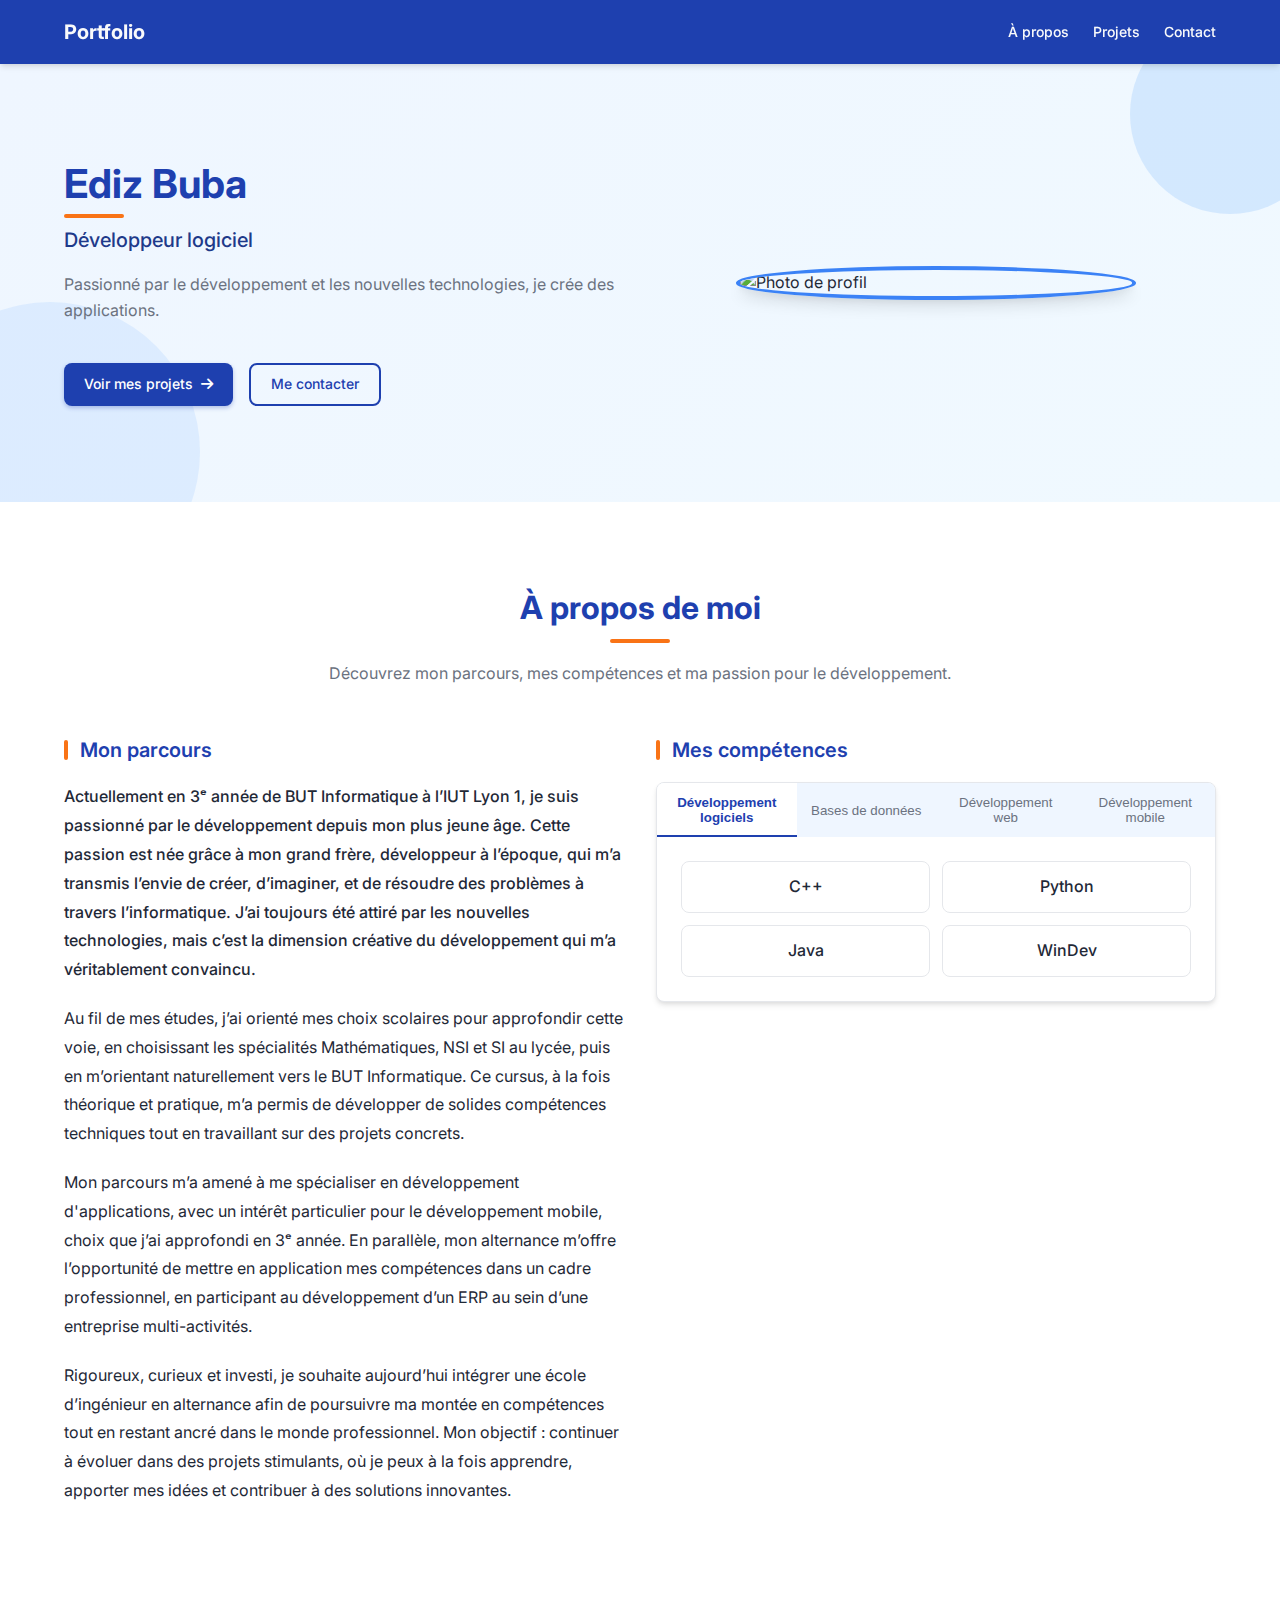
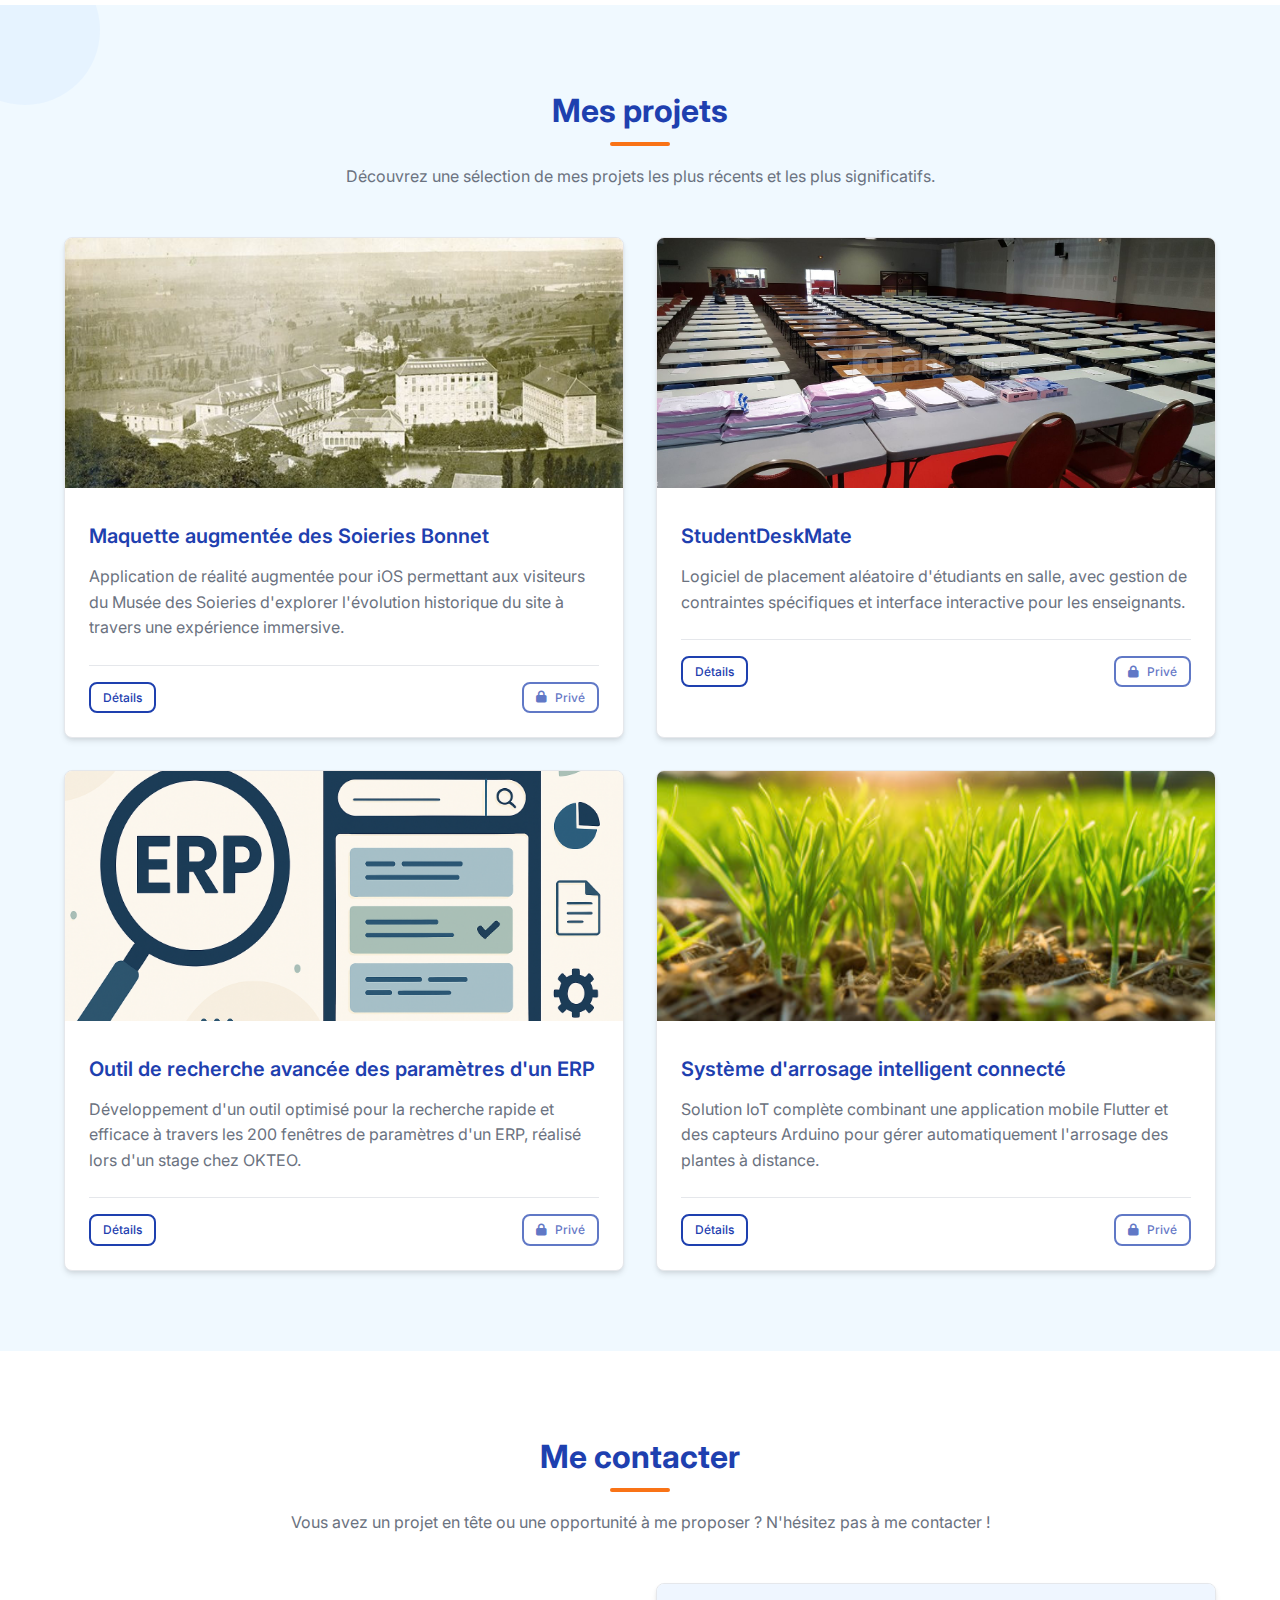
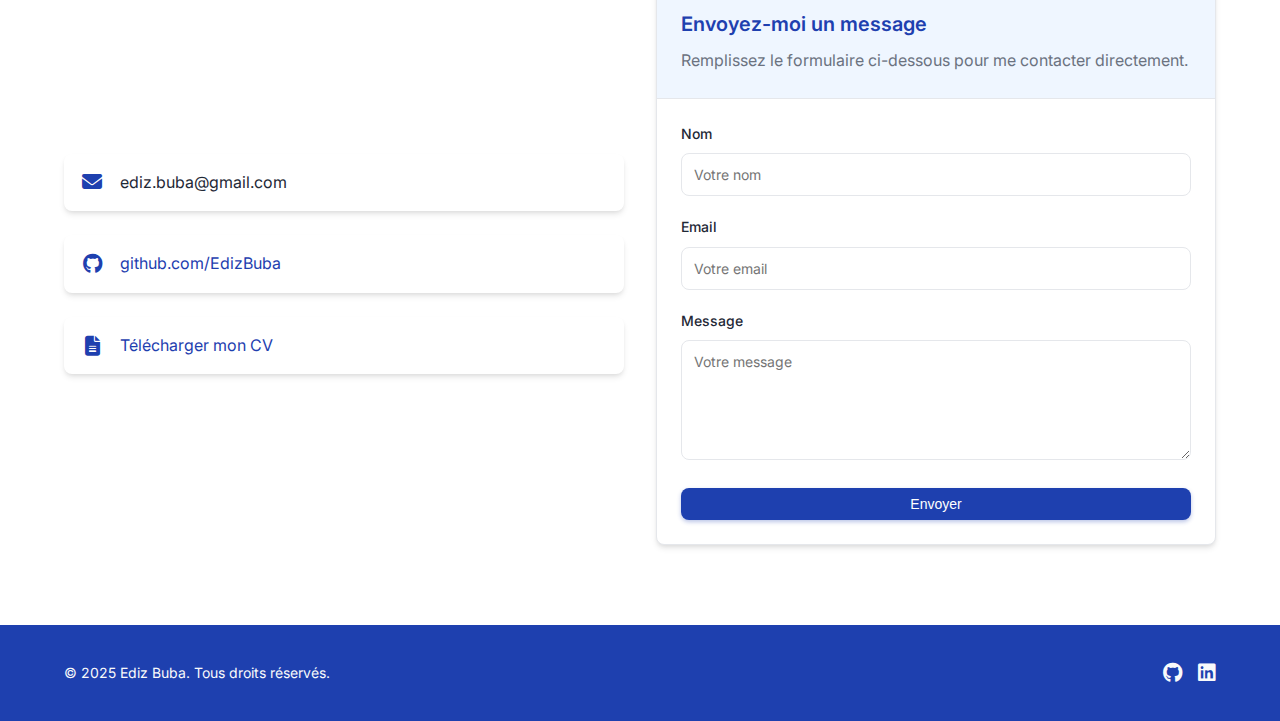
==== commit 45e97825: "finalisation" ====
--- a/index.html
+++ b/index.html
@@ -138,9 +138,9 @@
               </p>
               <div class="project-footer">
                 <a href="projects/soieries-bonnet.html" class="btn btn-sm btn-outline">Détails</a>
-                <a href="https://github.com/EdizBuba/soieries-bonnet-ar" target="_blank" rel="noopener noreferrer" class="btn btn-sm btn-outline">
-                  <i class="fab fa-github"></i> GitHub
-                </a>
+                <a class="btn btn-sm btn-outline disabled" style="pointer-events: none; opacity: 0.7;">
+                  <i class="fas fa-lock"></i> Privé
+                </a>                
               </div>
             </div>
           </div>
@@ -156,9 +156,9 @@
               </p>
               <div class="project-footer">
                 <a href="projects/student-desk-mate.html" class="btn btn-sm btn-outline">Détails</a>
-                <a href="https://github.com/EdizBuba/student-desk-mate" target="_blank" rel="noopener noreferrer" class="btn btn-sm btn-outline">
-                  <i class="fab fa-github"></i> GitHub
-                </a>
+                <a class="btn btn-sm btn-outline disabled" style="pointer-events: none; opacity: 0.7;">
+                  <i class="fas fa-lock"></i> Privé
+                </a>                
               </div>
             </div>
           </div>
@@ -174,6 +174,9 @@
               </p>
               <div class="project-footer">
                 <a href="projects/erp-search-tool.html" class="btn btn-sm btn-outline">Détails</a>
+                <a class="btn btn-sm btn-outline disabled" style="pointer-events: none; opacity: 0.7;">
+                  <i class="fas fa-lock"></i> Privé
+                </a>                
               </div>
             </div>
           </div>
@@ -189,9 +192,9 @@
               </p>
               <div class="project-footer">
                 <a href="projects/smart-watering-system.html" class="btn btn-sm btn-outline">Détails</a>
-                <a href="https://github.com/EdizBuba/smart-watering-system" target="_blank" rel="noopener noreferrer" class="btn btn-sm btn-outline">
-                  <i class="fab fa-github"></i> GitHub
-                </a>
+                <a class="btn btn-sm btn-outline disabled" style="pointer-events: none; opacity: 0.7;">
+                  <i class="fas fa-lock"></i> Privé
+                </a>                
               </div>
             </div>
           </div>
@@ -268,7 +271,6 @@
           <i class="fab fa-linkedin"></i>
         </a>
       </div>
-      
     </div>
   </footer>
 
--- a/css/style.css
+++ b/css/style.css
@@ -693,11 +693,17 @@
 
 .project-detail-image {
   width: 100%;
+  max-width: 900px;
+  max-height: 600px;
   height: auto;
+  object-fit: contain;
+  display: block;
+  margin: 0 auto;
   border-radius: var(--border-radius);
   margin-bottom: 2rem;
   box-shadow: var(--shadow);
 }
+
 
 .project-detail-title {
   font-size: 2rem;
@@ -981,3 +987,34 @@
 .about.section {
   min-height: 80vh;
 }
+
+/* Lightbox */
+.lightbox {
+  display: none;
+  position: fixed;
+  top: 0; left: 0;
+  width: 100%; height: 100%;
+  background-color: rgba(0, 0, 0, 0.85);
+  justify-content: center;
+  align-items: center;
+  z-index: 10000;
+  cursor: zoom-out;
+}
+
+.lightbox-image {
+  max-width: 90%;
+  max-height: 90%;
+  border-radius: 0.5rem;
+  box-shadow: 0 0 30px rgba(0, 0, 0, 0.4);
+  transition: transform 0.3s ease;
+}
+
+.lightbox-close {
+  position: absolute;
+  top: 1rem;
+  right: 1.5rem;
+  font-size: 2rem;
+  color: white;
+  cursor: pointer;
+  z-index: 10001;
+}
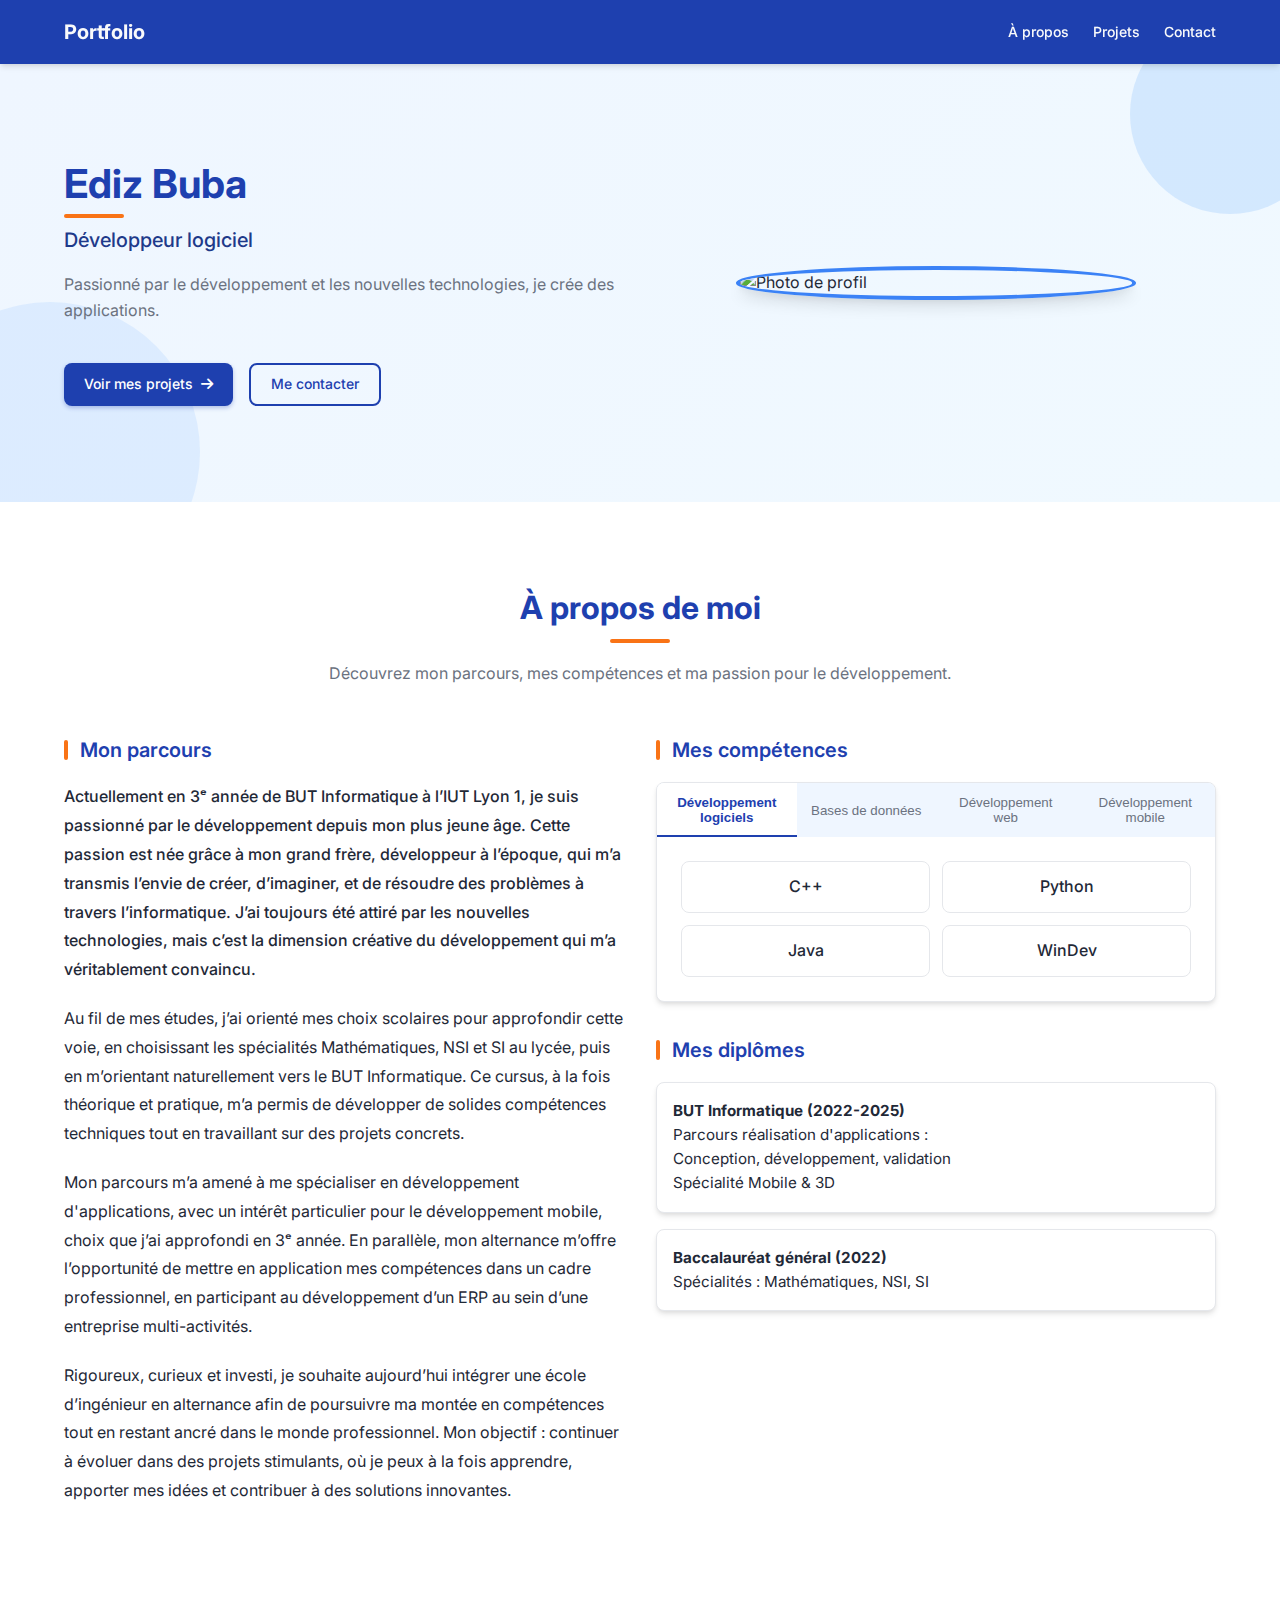
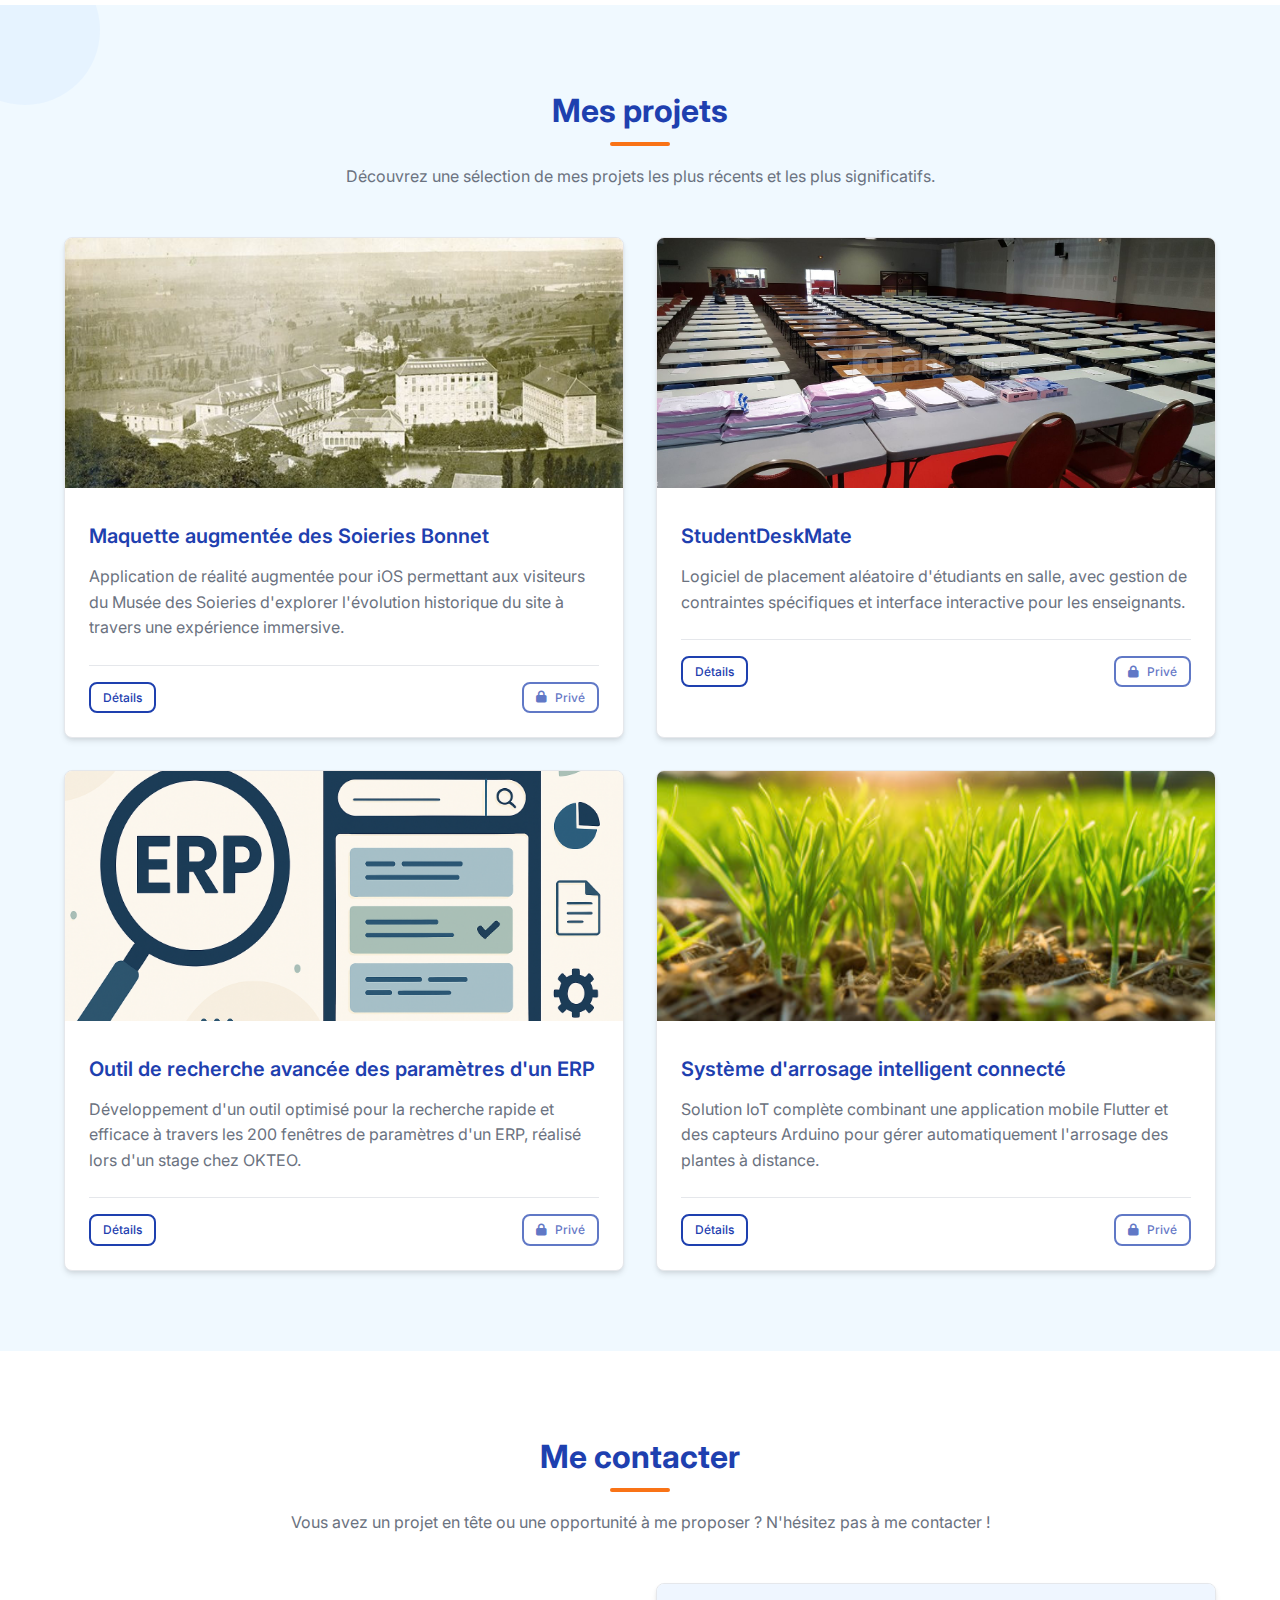
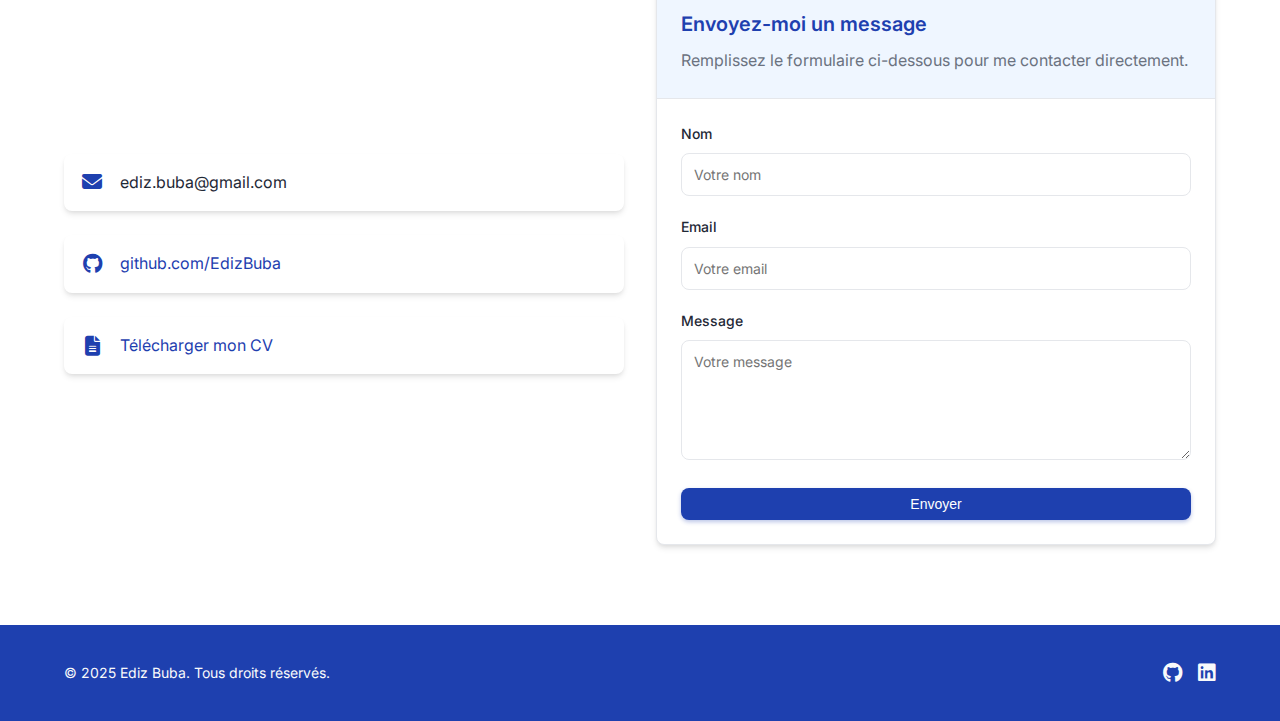
==== commit 11dd7e34: "diplomes" ====
--- a/index.html
+++ b/index.html
@@ -113,7 +113,22 @@
                 </div>
               </div>
             </div>
-          </div>
+            <div class="education">
+              <h3 class="about-subtitle">Mes diplômes</h3>
+              <div class="education-list">
+                <div class="education-item">
+                  <strong>BUT Informatique (2022-2025)</strong><br>
+                  Parcours réalisation d'applications :<br>
+                  Conception, développement, validation<br>
+                  Spécialité Mobile & 3D
+                </div>
+                <div class="education-item">
+                  <strong>Baccalauréat général (2022)</strong><br>
+                  Spécialités : Mathématiques, NSI, SI
+                </div>
+              </div>
+            </div>  
+          </div>        
         </div>
       </div>
     </section>
--- a/css/style.css
+++ b/css/style.css
@@ -444,6 +444,28 @@
   color: var(--color-primary);
 }
 
+/* Education */
+
+.education {
+  margin-top: 2rem;
+}
+
+.education-list {
+  display: flex;
+  flex-direction: column;
+  gap: 1rem;
+}
+
+.education-item {
+  background-color: var(--color-background);
+  border: 1px solid var(--color-border);
+  border-radius: var(--border-radius);
+  padding: 1rem;
+  box-shadow: var(--shadow);
+  font-size: 0.95rem;
+  line-height: 1.6;
+}
+
 /* Projects Section */
 .projects-grid {
   display: grid;
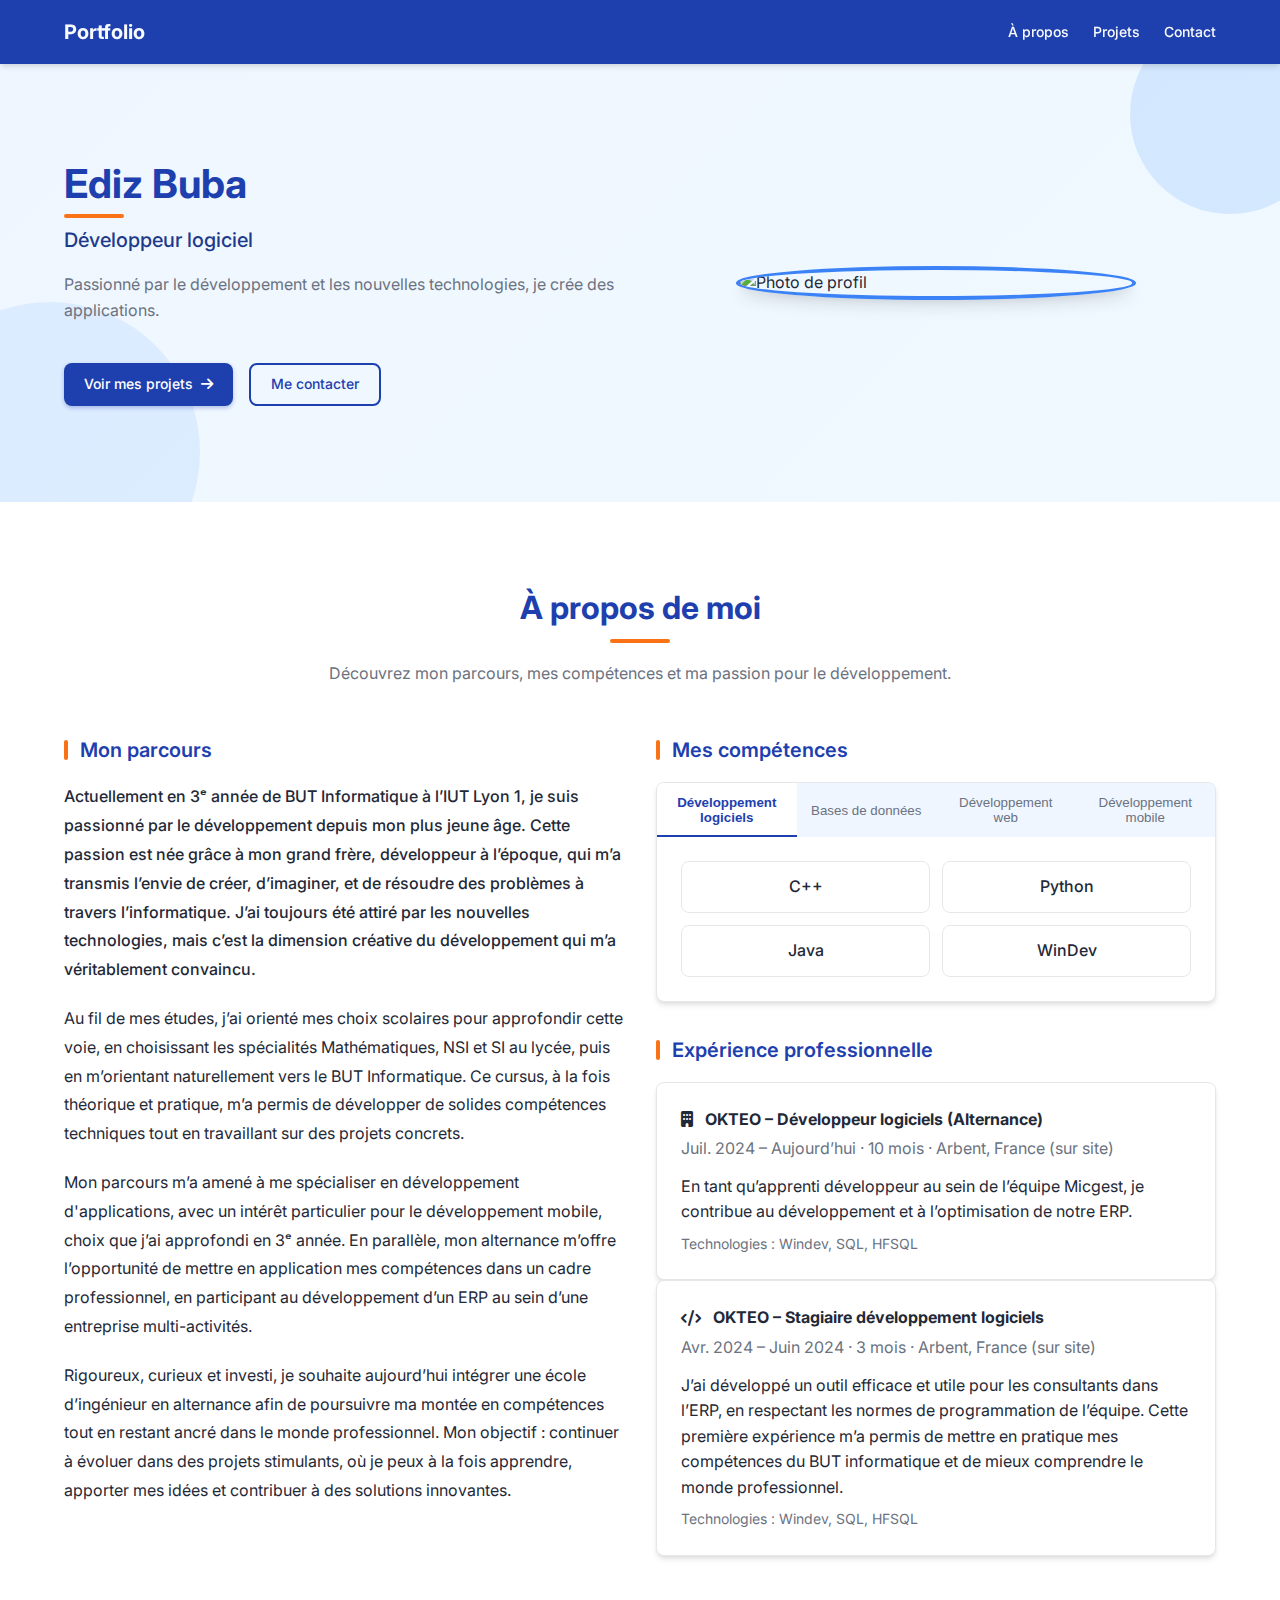
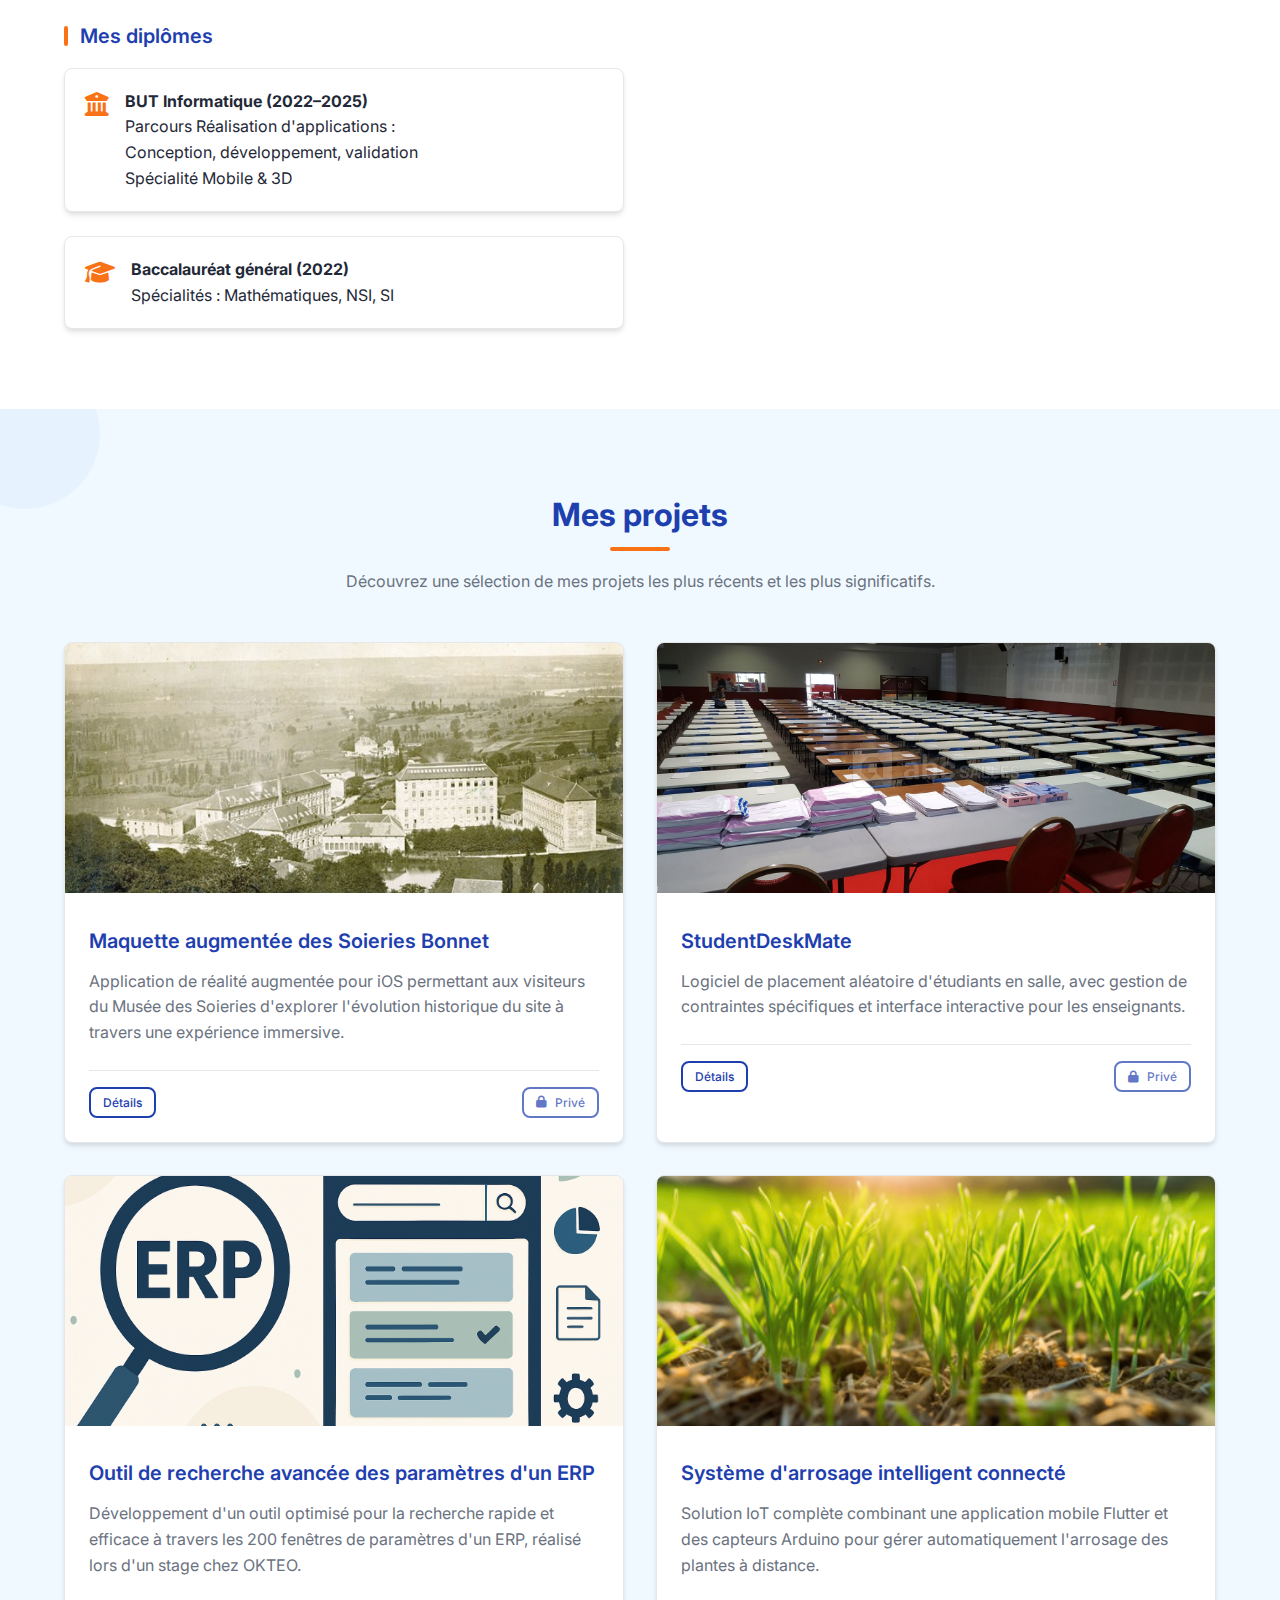
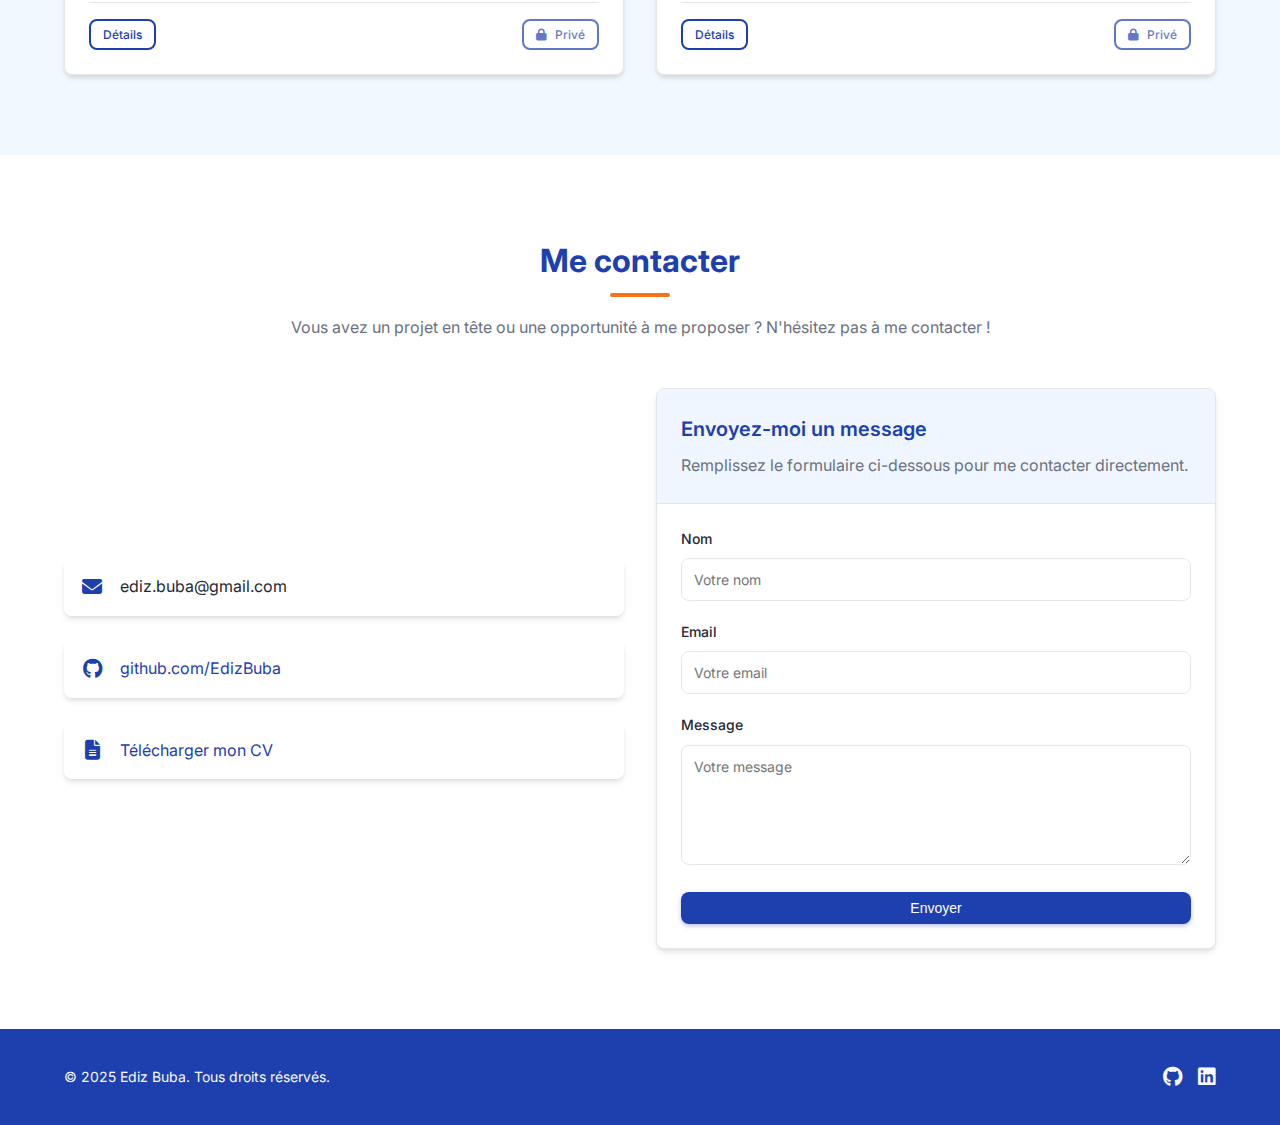
==== commit 34fb7ab8: "education" ====
--- a/index.html
+++ b/index.html
@@ -113,22 +113,66 @@
                 </div>
               </div>
             </div>
-            <div class="education">
-              <h3 class="about-subtitle">Mes diplômes</h3>
-              <div class="education-list">
-                <div class="education-item">
-                  <strong>BUT Informatique (2022-2025)</strong><br>
-                  Parcours réalisation d'applications :<br>
+            <div class="experiences" style="margin-top: 2rem;">
+              <h3 class="about-subtitle">Expérience professionnelle</h3>
+              <div class="card">
+                <div class="card-body">
+                  <div style="display: flex; align-items: center; gap: 0.75rem;">
+                    <i class="fas fa-building"></i>
+                    <strong>OKTEO – Développeur logiciels (Alternance)</strong>
+                  </div>
+                  <div style="color: var(--color-text-muted); margin: 0.25rem 0;">
+                    Juil. 2024 – Aujourd’hui · 10 mois · Arbent, France (sur site)
+                  </div>
+                  <p style="margin-top: 0.75rem;">
+                    En tant qu’apprenti développeur au sein de l’équipe Micgest, je contribue au développement et à l’optimisation de notre ERP.
+                  </p>
+                  <p style="font-size: 0.875rem; color: var(--color-text-muted); margin-top: 0.5rem;">
+                    Technologies : Windev, SQL, HFSQL
+                  </p>
+                </div>
+              </div>
+              <div class="card">
+                <div class="card-body">
+                  <div style="display: flex; align-items: center; gap: 0.75rem;">
+                    <i class="fas fa-code"></i>
+                    <strong>OKTEO – Stagiaire développement logiciels</strong>
+                  </div>
+                  <div style="color: var(--color-text-muted); margin: 0.25rem 0;">
+                    Avr. 2024 – Juin 2024 · 3 mois · Arbent, France (sur site)
+                  </div>
+                  <p style="margin-top: 0.75rem;">
+                    J’ai développé un outil efficace et utile pour les consultants dans l’ERP, en respectant les normes de programmation de l’équipe.
+                    Cette première expérience m’a permis de mettre en pratique mes compétences du BUT informatique et de mieux comprendre le monde professionnel.
+                  </p>
+                  <p style="font-size: 0.875rem; color: var(--color-text-muted); margin-top: 0.5rem;">
+                    Technologies : Windev, SQL, HFSQL
+                  </p>
+                </div>
+              </div>
+            </div>            
+          </div>  
+          <div class="education">
+            <h3 class="about-subtitle">Mes diplômes</h3>
+            <div class="education-row">
+              <div class="education-item">
+                <i class="fas fa-university icon-edu"></i>
+                <div>
+                  <strong>BUT Informatique (2022–2025)</strong><br>
+                  Parcours Réalisation d'applications :<br>
                   Conception, développement, validation<br>
                   Spécialité Mobile & 3D
                 </div>
-                <div class="education-item">
+              </div>
+              <div class="education-item">
+                <i class="fas fa-graduation-cap icon-edu"></i>
+                <div>
                   <strong>Baccalauréat général (2022)</strong><br>
                   Spécialités : Mathématiques, NSI, SI
                 </div>
               </div>
-            </div>  
-          </div>        
+            </div>
+          </div>          
         </div>
       </div>
     </section>
--- a/css/style.css
+++ b/css/style.css
@@ -456,14 +456,35 @@
   gap: 1rem;
 }
 
+.education-row {
+  display: grid;
+  grid-template-columns: repeat(auto-fit, minmax(280px, 1fr));
+  gap: 1.5rem;
+}
+
 .education-item {
+  flex: 1 1 45%;
+  display: flex;
+  align-items: flex-start;
+  gap: 1rem;
+  padding: 1.25rem;
+  border-radius: var(--border-radius);
+  box-shadow: var(--shadow);
   background-color: var(--color-background);
   border: 1px solid var(--color-border);
-  border-radius: var(--border-radius);
-  padding: 1rem;
-  box-shadow: var(--shadow);
-  font-size: 0.95rem;
-  line-height: 1.6;
+  transition: var(--transition);
+}
+
+.education-item:hover {
+  transform: translateY(-3px);
+  box-shadow: var(--shadow-lg);
+  border-color: var(--color-primary-light);
+}
+
+.icon-edu {
+  font-size: 1.5rem;
+  color: var(--color-accent);
+  margin-top: 0.2rem;
 }
 
 /* Projects Section */
